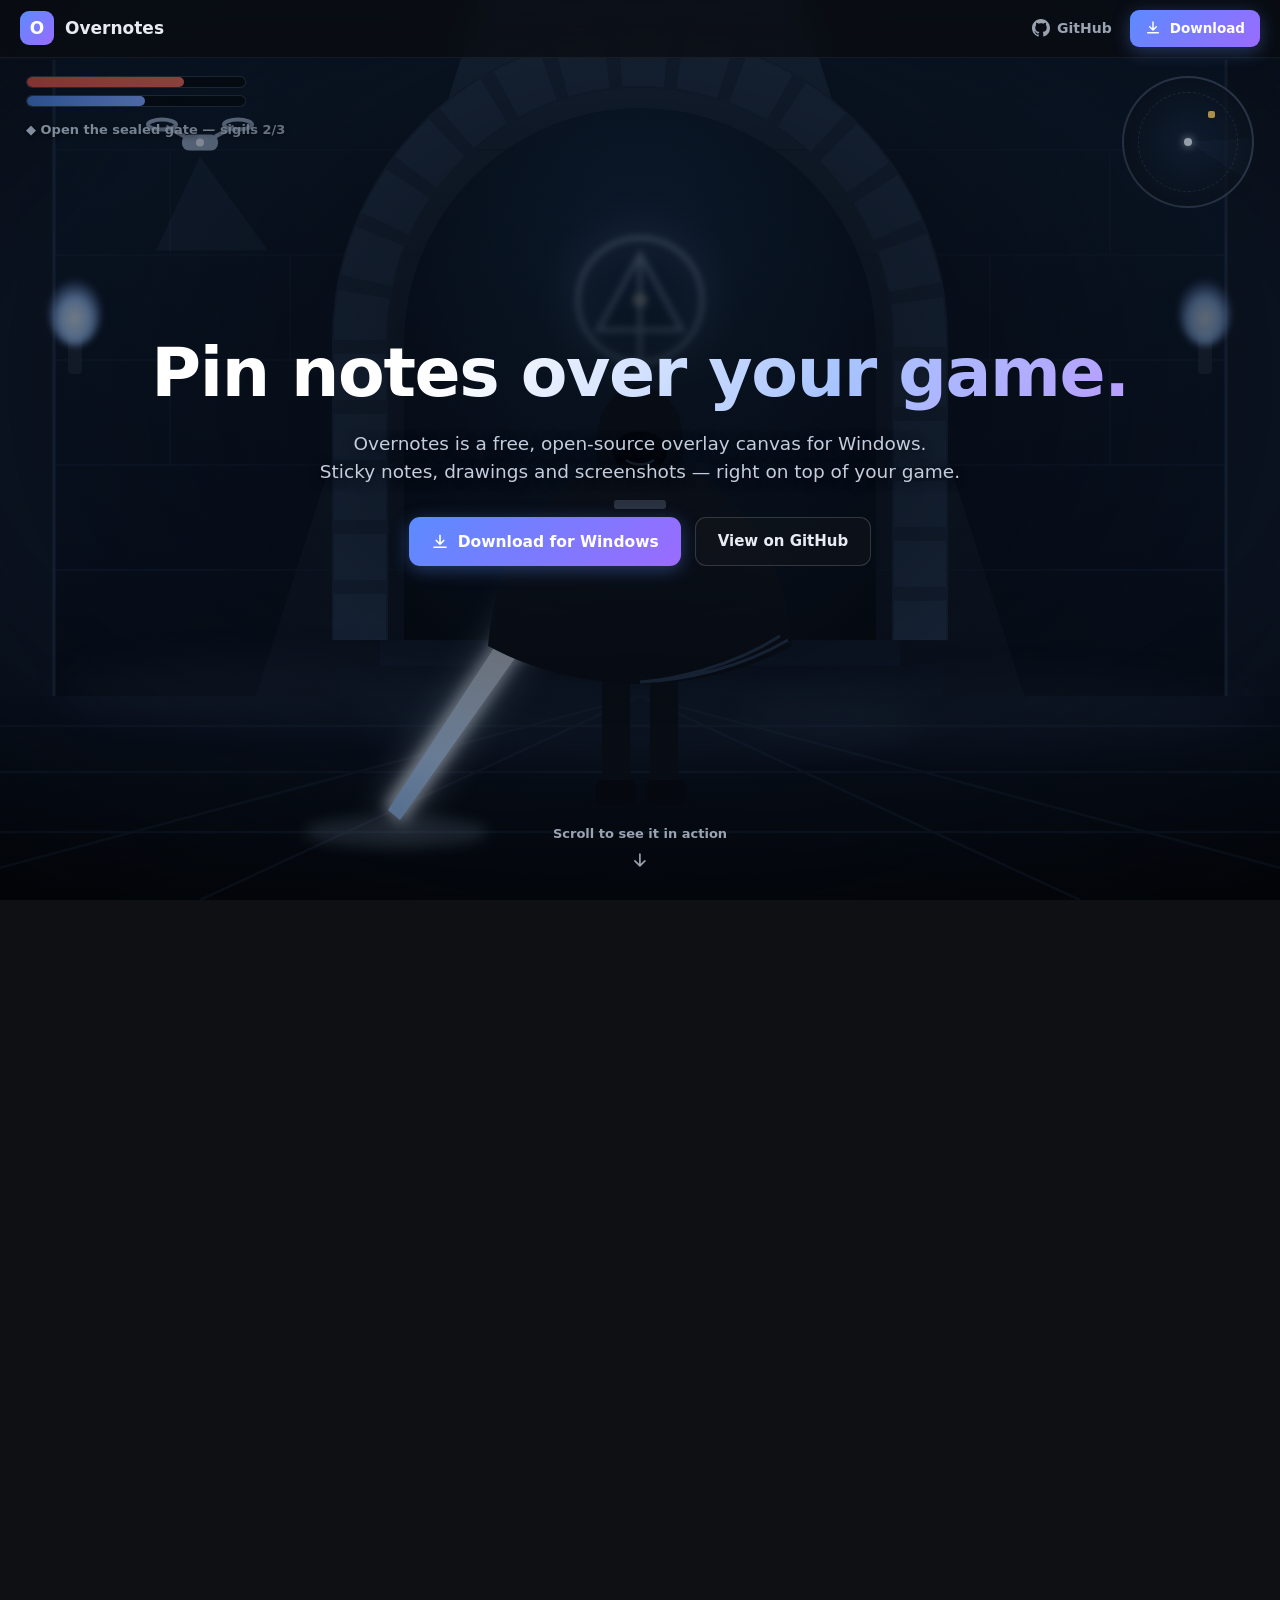
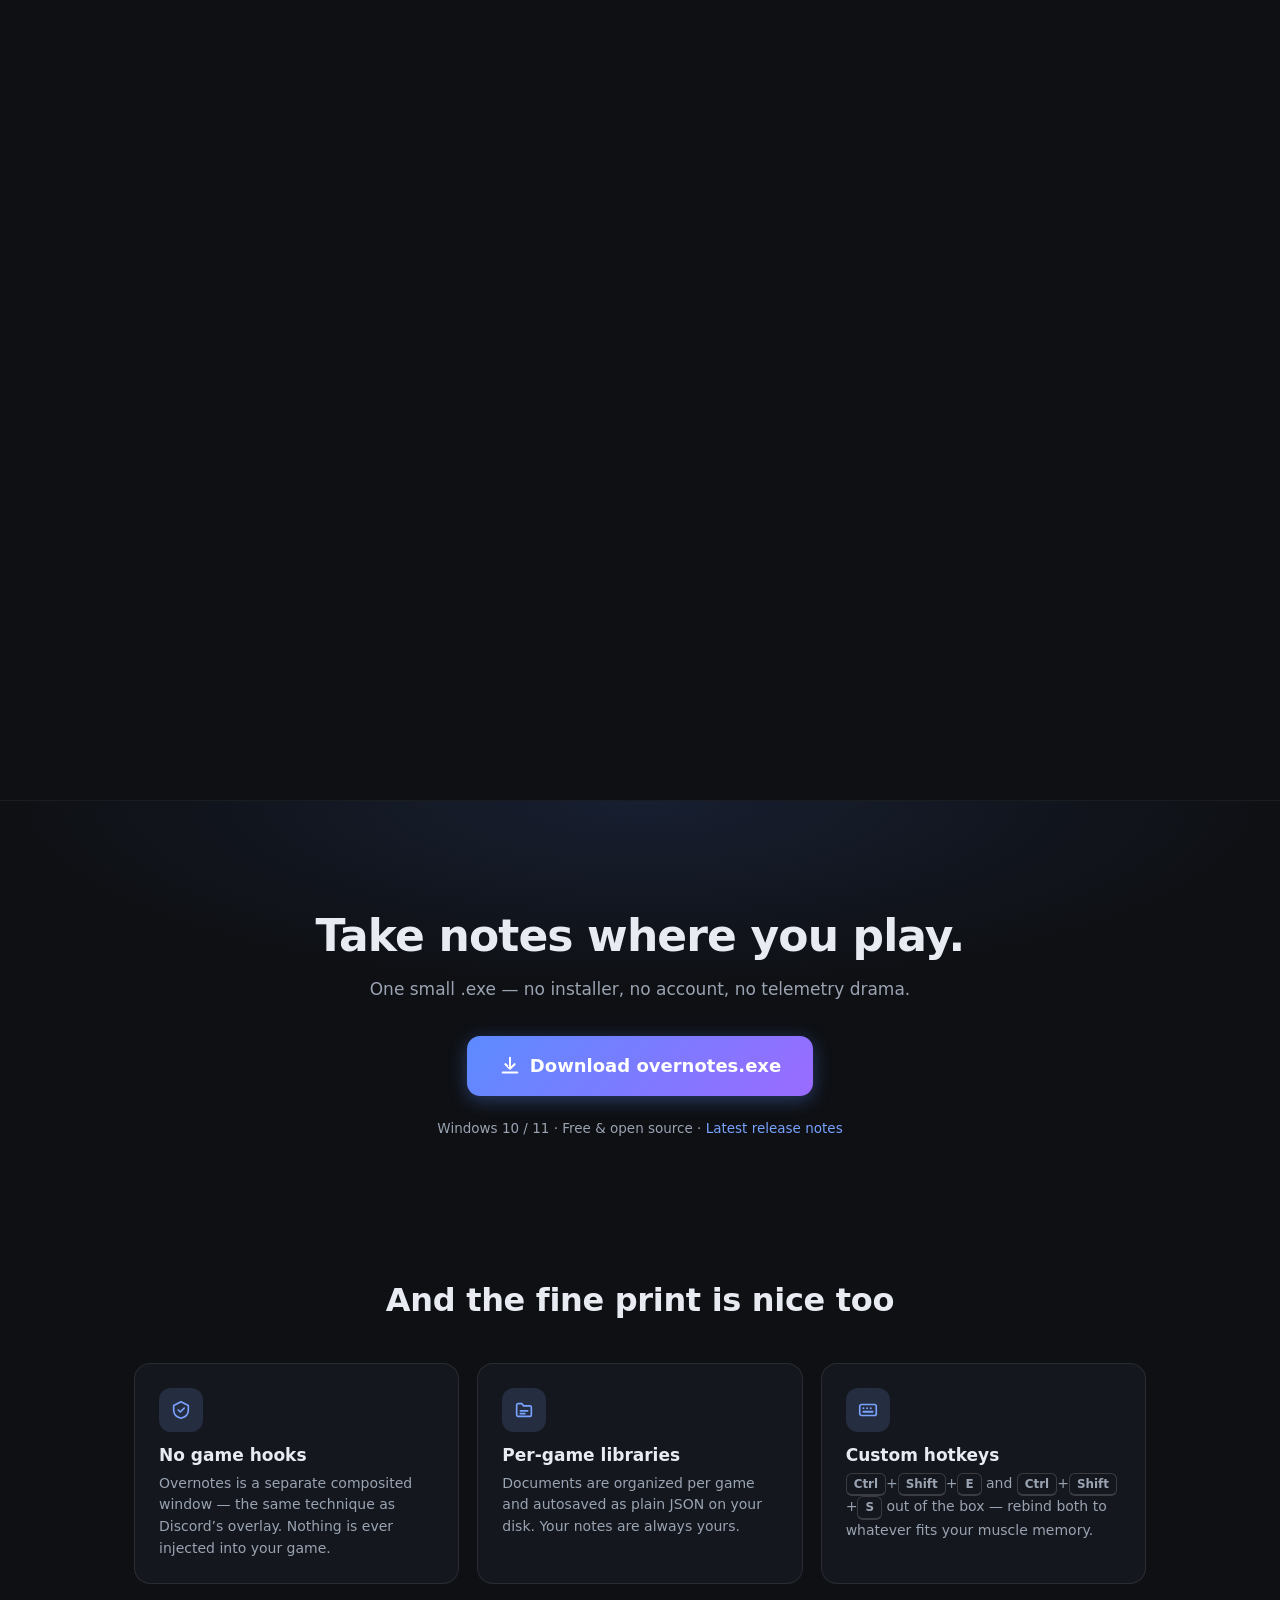
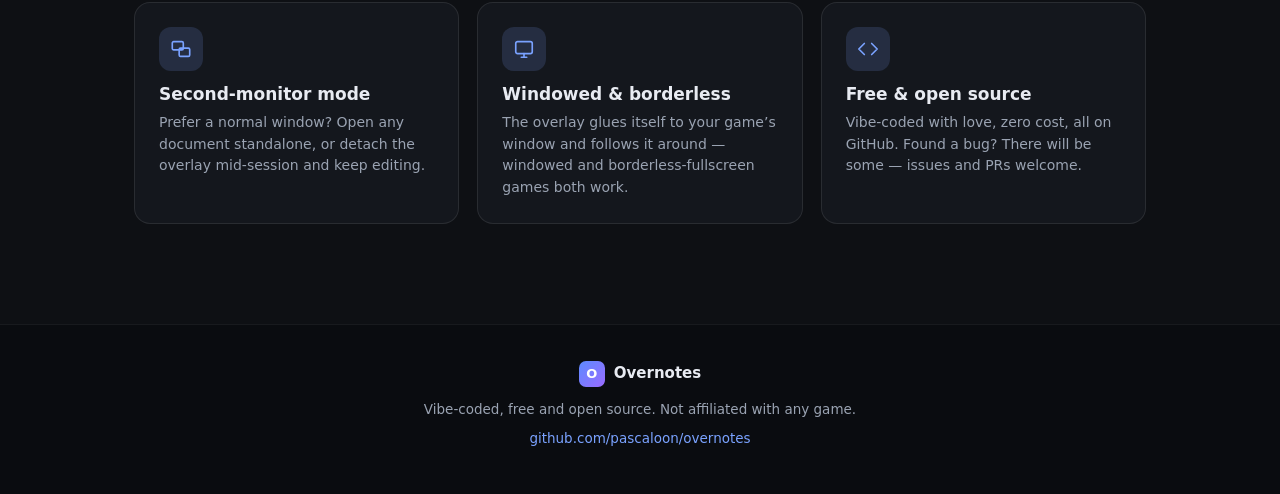
==== index.html @ 124be56c "cleanup 2" ====
<!doctype html>
<html lang="en">
<head>
<meta charset="utf-8">
<meta name="viewport" content="width=device-width, initial-scale=1">
<title>Overnotes — Pin notes over your game</title>
<meta name="description" content="Overnotes is a free, open-source overlay for Windows that lets you pin sticky notes, drawings and screenshots right on top of your game. Solve mysteries, keep reminders, never alt-tab again.">
<link rel="icon" href="data:image/svg+xml,%3Csvg xmlns='http://www.w3.org/2000/svg' viewBox='0 0 64 64'%3E%3Cdefs%3E%3ClinearGradient id='g' x1='0' y1='0' x2='1' y2='1'%3E%3Cstop offset='0' stop-color='%235c8bff'/%3E%3Cstop offset='1' stop-color='%239a6bff'/%3E%3C/linearGradient%3E%3C/defs%3E%3Crect width='64' height='64' rx='14' fill='url(%23g)'/%3E%3Ctext x='32' y='44' font-family='Segoe UI,system-ui,sans-serif' font-size='34' font-weight='800' fill='white' text-anchor='middle'%3EO%3C/text%3E%3C/svg%3E">
<link rel="stylesheet" href="style.css">
</head>
<body>

<header class="site-header">
  <a class="brand" href="#top">
    <span class="logo">O</span>
    <span class="brand-name">Overnotes</span>
  </a>
  <nav class="site-nav">
    <a class="nav-link" href="https://github.com/pascaloon/overnotes" target="_blank" rel="noopener">
      <svg viewBox="0 0 16 16" width="18" height="18" fill="currentColor" aria-hidden="true"><path d="M8 0C3.58 0 0 3.58 0 8c0 3.54 2.29 6.53 5.47 7.59.4.07.55-.17.55-.38 0-.19-.01-.82-.01-1.49-2.01.37-2.53-.49-2.69-.94-.09-.23-.48-.94-.82-1.13-.28-.15-.68-.52-.01-.53.63-.01 1.08.58 1.23.82.72 1.21 1.87.87 2.33.66.07-.52.28-.87.51-1.07-1.78-.2-3.64-.89-3.64-3.95 0-.87.31-1.59.82-2.15-.08-.2-.36-1.02.08-2.12 0 0 .67-.21 2.2.82.64-.18 1.32-.27 2-.27s1.36.09 2 .27c1.53-1.04 2.2-.82 2.2-.82.44 1.1.16 1.92.08 2.12.51.56.82 1.27.82 2.15 0 3.07-1.87 3.75-3.65 3.95.29.25.54.73.54 1.48 0 1.07-.01 1.93-.01 2.2 0 .21.15.46.55.38A8.01 8.01 0 0 0 16 8c0-4.42-3.58-8-8-8z"/></svg>
      <span>GitHub</span>
    </a>
    <a class="btn-download small" href="https://github.com/pascaloon/overnotes/releases/latest/download/overnotes.exe">
      <svg viewBox="0 0 24 24" width="16" height="16" fill="none" stroke="currentColor" stroke-width="2.2" stroke-linecap="round" stroke-linejoin="round" aria-hidden="true"><path d="M12 3v12m0 0 5-5m-5 5-5-5"/><path d="M4 19h16"/></svg>
      <span>Download</span>
    </a>
  </nav>
</header>

<main id="top">

<!-- ====================== scrollytelling demo ====================== -->
<section class="scrolly" id="demo">
  <div class="stage" id="stage" data-tool="select">

    <div class="scene-wrap" id="sceneWrap">

      <!-- ================= the fake game ================= -->
      <svg class="game-svg" viewBox="0 0 1600 900" preserveAspectRatio="xMidYMid slice" aria-label="A stylized game scene: a hooded figure with a glowing sword stands before a sealed rune gate">
        <defs>
          <linearGradient id="bgSky" x1="0" y1="0" x2="0" y2="1">
            <stop offset="0" stop-color="#0d1c30"/>
            <stop offset="0.6" stop-color="#081221"/>
            <stop offset="1" stop-color="#050910"/>
          </linearGradient>
          <radialGradient id="portalGrad" cx="0.5" cy="0.35" r="0.85">
            <stop offset="0" stop-color="#1d3f68"/>
            <stop offset="0.55" stop-color="#0b1a2e"/>
            <stop offset="1" stop-color="#05090f"/>
          </radialGradient>
          <linearGradient id="floorGrad" x1="0" y1="0" x2="0" y2="1">
            <stop offset="0" stop-color="#0b1424"/>
            <stop offset="1" stop-color="#04070c"/>
          </linearGradient>
          <linearGradient id="cloakGrad" x1="0" y1="0" x2="0" y2="1">
            <stop offset="0" stop-color="#182130"/>
            <stop offset="1" stop-color="#0a0e16"/>
          </linearGradient>
          <linearGradient id="bladeGrad" x1="712" y1="600" x2="548" y2="812" gradientUnits="userSpaceOnUse">
            <stop offset="0" stop-color="#ffffff"/>
            <stop offset="1" stop-color="#9cc8ff"/>
          </linearGradient>
          <radialGradient id="vigGrad" cx="0.5" cy="0.45" r="0.75">
            <stop offset="0.55" stop-color="rgba(0,0,0,0)"/>
            <stop offset="1" stop-color="rgba(0,0,0,0.6)"/>
          </radialGradient>
          <linearGradient id="shaftGrad" x1="0" y1="0" x2="0" y2="1">
            <stop offset="0" stop-color="rgba(156,200,255,0.14)"/>
            <stop offset="1" stop-color="rgba(156,200,255,0)"/>
          </linearGradient>
          <radialGradient id="flameGrad" cx="0.5" cy="0.6" r="0.6">
            <stop offset="0" stop-color="#e8f4ff"/>
            <stop offset="0.5" stop-color="#9cc8ff"/>
            <stop offset="1" stop-color="rgba(122,162,255,0)"/>
          </radialGradient>
          <filter id="fGlow" x="-60%" y="-60%" width="220%" height="220%">
            <feGaussianBlur stdDeviation="7"/>
          </filter>
          <filter id="fGlowBig" x="-120%" y="-120%" width="340%" height="340%">
            <feGaussianBlur stdDeviation="18"/>
          </filter>
          <filter id="fSoft" x="-40%" y="-40%" width="180%" height="180%">
            <feGaussianBlur stdDeviation="3"/>
          </filter>
        </defs>

        <g id="scene">
          <!-- background -->
          <rect width="1600" height="900" fill="url(#bgSky)"/>
          <polygon points="640,0 960,0 1250,900 350,900" fill="url(#shaftGrad)"/>

          <!-- back wall hints -->
          <g stroke="#152238" stroke-width="2" opacity="0.55">
            <line x1="0" y1="150" x2="1600" y2="150"/>
            <line x1="0" y1="255" x2="1600" y2="255"/>
            <line x1="0" y1="360" x2="1600" y2="360"/>
            <line x1="0" y1="465" x2="1600" y2="465"/>
            <line x1="0" y1="570" x2="1600" y2="570"/>
            <line x1="90" y1="150" x2="90" y2="255"/><line x1="330" y1="150" x2="330" y2="255"/><line x1="1270" y1="150" x2="1270" y2="255"/><line x1="1510" y1="150" x2="1510" y2="255"/>
            <line x1="210" y1="255" x2="210" y2="360"/><line x1="450" y1="255" x2="450" y2="360"/><line x1="1150" y1="255" x2="1150" y2="360"/><line x1="1390" y1="255" x2="1390" y2="360"/>
            <line x1="90" y1="360" x2="90" y2="465"/><line x1="330" y1="360" x2="330" y2="465"/><line x1="1270" y1="360" x2="1270" y2="465"/><line x1="1510" y1="360" x2="1510" y2="465"/>
            <line x1="210" y1="465" x2="210" y2="570"/><line x1="1390" y1="465" x2="1390" y2="570"/>
          </g>

          <!-- hanging cages, side pillars -->
          <g opacity="0.85">
            <line x1="150" y1="0" x2="150" y2="90" stroke="#0c1420" stroke-width="4"/>
            <ellipse cx="150" cy="118" rx="26" ry="34" fill="#060b12"/>
            <line x1="1452" y1="0" x2="1452" y2="70" stroke="#0c1420" stroke-width="4"/>
            <ellipse cx="1452" cy="100" rx="24" ry="32" fill="#060b12"/>
          </g>
          <g>
            <rect x="118" y="60" width="96" height="650" fill="#0d1726"/>
            <line x1="214" y1="60" x2="214" y2="710" stroke="#22344e" stroke-width="3" opacity="0.7"/>
            <rect x="1386" y="60" width="96" height="650" fill="#0d1726"/>
            <line x1="1386" y1="60" x2="1386" y2="710" stroke="#22344e" stroke-width="3" opacity="0.7"/>
          </g>

          <!-- torches (cold blue flames) -->
          <g>
            <rect x="228" y="330" width="14" height="44" rx="4" fill="#1a2536"/>
            <ellipse cx="235" cy="312" rx="26" ry="34" fill="url(#flameGrad)" filter="url(#fSoft)">
              <animate attributeName="opacity" values="0.65;1;0.75;0.95;0.65" dur="1.9s" repeatCount="indefinite"/>
            </ellipse>
            <rect x="1358" y="330" width="14" height="44" rx="4" fill="#1a2536"/>
            <ellipse cx="1365" cy="312" rx="26" ry="34" fill="url(#flameGrad)" filter="url(#fSoft)">
              <animate attributeName="opacity" values="0.9;0.6;1;0.7;0.9" dur="2.3s" repeatCount="indefinite"/>
            </ellipse>
          </g>

          <!-- sealed gate -->
          <path d="M 564 640 L 564 344 A 236 236 0 0 1 1036 344 L 1036 640 Z" fill="url(#portalGrad)"/>
          <path d="M 520 640 L 520 340 A 280 280 0 0 1 1080 340 L 1080 640" fill="none" stroke="#1c2c44" stroke-width="56"/>
          <path d="M 520 640 L 520 340 A 280 280 0 0 1 1080 340 L 1080 640" fill="none" stroke="#2b405e" stroke-width="52" stroke-dasharray="46 14" opacity="0.55"/>

          <!-- rune on the gate -->
          <g id="rune">
            <g filter="url(#fGlowBig)" opacity="0.7">
              <circle cx="800" cy="300" r="64" fill="none" stroke="#8fc4ff" stroke-width="10"/>
            </g>
            <g stroke="#a7d2ff" stroke-width="4.5" fill="none" filter="url(#fSoft)">
              <circle cx="800" cy="300" r="62"/>
              <polygon points="800,254 758,330 842,330"/>
              <line x1="800" y1="254" x2="800" y2="376"/>
              <circle cx="800" cy="300" r="7" fill="#e8f4ff" stroke="none"/>
            </g>
            <animate attributeName="opacity" values="0.55;1;0.7;1;0.55" dur="3.6s" repeatCount="indefinite"/>
          </g>

          <!-- steps + floor -->
          <rect x="540" y="640" width="520" height="26" rx="4" fill="#101c2f"/>
          <rect x="498" y="666" width="604" height="30" rx="4" fill="#0c1626"/>
          <rect x="0" y="696" width="1600" height="204" fill="url(#floorGrad)"/>
          <g stroke="#131f30" stroke-width="2.5" opacity="0.8">
            <line x1="0" y1="726" x2="1600" y2="726"/>
            <line x1="0" y1="772" x2="1600" y2="772"/>
            <line x1="0" y1="832" x2="1600" y2="832"/>
            <line x1="800" y1="696" x2="360" y2="900"/>
            <line x1="800" y1="696" x2="1240" y2="900"/>
            <line x1="800" y1="696" x2="40" y2="900"/>
            <line x1="800" y1="696" x2="1560" y2="900"/>
          </g>
          <ellipse cx="800" cy="720" rx="280" ry="42" fill="#7fb7ff" opacity="0.07" filter="url(#fGlowBig)"/>

          <!-- drifting mist -->
          <g filter="url(#fGlowBig)">
            <ellipse cx="420" cy="690" rx="220" ry="34" fill="#8fb6e8" opacity="0.06">
              <animateTransform attributeName="transform" type="translate" values="0 0; 45 6; 0 0" dur="16s" repeatCount="indefinite"/>
            </ellipse>
            <ellipse cx="1180" cy="712" rx="260" ry="38" fill="#8fb6e8" opacity="0.05">
              <animateTransform attributeName="transform" type="translate" values="0 0; -55 4; 0 0" dur="19s" repeatCount="indefinite"/>
            </ellipse>
          </g>

          <!-- the drone -->
          <g id="drone">
            <polygon points="360,168 316,262 428,262" fill="#9cc8ff" opacity="0.07"/>
            <g stroke="#93a7c4" stroke-width="4" fill="none">
              <line x1="345" y1="148" x2="326" y2="138"/>
              <line x1="375" y1="148" x2="394" y2="138"/>
              <ellipse cx="322" cy="136" rx="14" ry="5"/>
              <ellipse cx="398" cy="136" rx="14" ry="5"/>
            </g>
            <rect x="342" y="146" width="36" height="16" rx="7" fill="#8fa3bf"/>
            <circle cx="360" cy="154" r="4" fill="#e8f4ff">
              <animate attributeName="opacity" values="1;0.3;1" dur="1.4s" repeatCount="indefinite"/>
            </circle>
            <animateTransform attributeName="transform" type="translate" values="0 0; 0 -14; 0 0" dur="5s" repeatCount="indefinite"/>
          </g>

          <!-- hooded figure -->
          <g id="figure">
            <!-- sword glow layers -->
            <polygon points="690,588 714,608 562,824 544,806" fill="#cfe6ff" opacity="0.5" filter="url(#fGlowBig)"/>
            <polygon points="690,588 714,608 562,824 544,806" fill="#e6f2ff" opacity="0.85" filter="url(#fGlow)"/>
            <ellipse cx="556" cy="832" rx="92" ry="16" fill="#bfe0ff" opacity="0.22" filter="url(#fGlow)"/>
            <!-- legs -->
            <rect x="762" y="660" width="28" height="128" rx="8" fill="#0c1119"/>
            <rect x="810" y="660" width="28" height="128" rx="8" fill="#0c1119"/>
            <rect x="756" y="780" width="40" height="26" rx="7" fill="#080b10"/>
            <rect x="806" y="780" width="40" height="26" rx="7" fill="#080b10"/>
            <!-- arm + sword -->
            <path d="M 742 520 C 716 544 702 570 698 598 L 726 606 C 732 576 746 552 764 536 Z" fill="#111826"/>
            <rect x="688" y="586" width="30" height="18" rx="5" fill="#3a4657" transform="rotate(38 703 595)"/>
            <polygon points="692,590 712,606 560,820 548,810" fill="url(#bladeGrad)"/>
            <!-- poncho -->
            <path d="M 800 452 C 706 470 656 552 648 646 C 700 674 756 684 800 684 C 844 684 900 674 952 646 C 944 552 894 470 800 452 Z" fill="url(#cloakGrad)"/>
            <path d="M 948 640 C 900 668 846 680 800 682 C 830 680 890 668 940 636" stroke="#5e8cc9" stroke-width="3" opacity="0.4" fill="none"/>
            <!-- chest straps -->
            <rect x="774" y="500" width="52" height="9" rx="3" fill="#93a7c4" opacity="0.85"/>
            <rect x="768" y="518" width="64" height="5" rx="2" fill="#93a7c4" opacity="0.4"/>
            <rect x="780" y="532" width="40" height="4" rx="2" fill="#93a7c4" opacity="0.3"/>
            <!-- hood -->
            <path d="M 758 470 C 750 414 772 388 800 386 C 828 388 850 414 842 470 C 828 478 812 481 800 481 C 788 481 772 478 758 470 Z" fill="#131b29"/>
            <ellipse cx="800" cy="452" rx="27" ry="21" fill="#04060a"/>
            <path d="M 786 460 C 794 466 806 466 814 460" stroke="#7fb7ff" stroke-width="2.5" opacity="0.5" fill="none"/>
          </g>

          <!-- vignette -->
          <rect width="1600" height="900" fill="url(#vigGrad)"/>
        </g>
      </svg>

      <!-- fake game HUD -->
      <div class="hud">
        <div class="hud-tl">
          <div class="hud-bar hp"><i></i></div>
          <div class="hud-bar sp"><i></i></div>
          <div class="hud-quest">&#9670; Open the sealed gate — sigils 2/3</div>
        </div>
        <div class="hud-tr">
          <div class="minimap"><span class="mm-dot"></span><span class="mm-mark"></span></div>
        </div>
      </div>

      <!-- overlay edit-mode backdrop -->
      <div class="overlay-backdrop"></div>

      <!-- ============ overlay canvas objects (scene space) ============ -->
      <div class="canvas-objs">
        <!-- freehand pen stroke circling the rune -->
        <svg class="pen-svg" viewBox="0 0 1600 900" preserveAspectRatio="none" aria-hidden="true">
          <path id="penPath" d="M 668 322 C 648 246 716 194 802 190 C 898 186 962 244 950 320 C 938 398 856 436 778 424 C 706 412 672 374 682 338 C 688 320 700 312 716 310"
                fill="none" stroke="#ff6b6b" stroke-width="6" stroke-linecap="round"/>
        </svg>

        <!-- sticky note -->
        <div class="ov-note" id="ovNote">
          <span class="ov-note-text"><span id="typed"></span><span class="caret"></span></span>
        </div>

        <!-- screenshots -->
        <div class="ov-shot shot1" id="shot1">
          <svg viewBox="500 470 290 390" preserveAspectRatio="xMidYMid slice" aria-hidden="true"><use href="#scene"/></svg>
        </div>
        <div class="ov-shot shot2" id="shot2">
          <svg viewBox="280 70 190 160" preserveAspectRatio="xMidYMid slice" aria-hidden="true"><use href="#scene"/></svg>
        </div>

        <!-- subgraph folder -->
        <div class="ov-folder" id="ovFolder">
          <svg class="folder-svg" viewBox="0 0 96 72" aria-hidden="true">
            <path d="M6 14 Q6 8 12 8 L34 8 Q38 8 40 12 L44 18 L84 18 Q90 18 90 24 L90 60 Q90 66 84 66 L12 66 Q6 66 6 60 Z" fill="#d8a84d"/>
            <path d="M6 26 L90 26 L90 60 Q90 66 84 66 L12 66 Q6 66 6 60 Z" fill="#e6bb66"/>
          </svg>
          <span class="ov-folder-name">Clues</span>
        </div>
        <div class="move-label" id="moveLabel">Move to &ldquo;Clues&rdquo;</div>
      </div>

      <!-- screenshot capture UI -->
      <div class="crop-rect" id="cropRect"></div>
      <div class="shot-flash"></div>
    </div><!-- /scene-wrap -->

    <!-- ============ overlay chrome (edit mode) ============ -->
    <div class="chrome">
      <div class="hamburger" aria-hidden="true">
        <svg viewBox="0 0 24 24" width="18" height="18" fill="none" stroke="currentColor" stroke-width="2.2" stroke-linecap="round"><path d="M4 7h16M4 12h16M4 17h16"/></svg>
      </div>
      <div class="breadcrumbs"><span class="crumb current">Root</span></div>

      <div class="toolbar">
        <div class="tool-btn tool-select" id="toolSelect" title="Select">
          <svg viewBox="0 0 24 24" width="19" height="19" fill="currentColor"><path d="M6 3l12 9-5.2 1 3 6.2-2.4 1.1-3-6.2L6 18z"/></svg>
        </div>
        <div class="tool-btn tool-note" id="toolNote" title="Note">
          <svg viewBox="0 0 24 24" width="19" height="19" fill="none" stroke="currentColor" stroke-width="1.9" stroke-linejoin="round"><path d="M4 5.5A1.5 1.5 0 0 1 5.5 4h13A1.5 1.5 0 0 1 20 5.5v9L14.5 20h-9A1.5 1.5 0 0 1 4 18.5z"/><path d="M14.5 20v-4a1.5 1.5 0 0 1 1.5-1.5h4"/></svg>
        </div>
        <div class="tool-btn tool-sub" id="toolSub" title="Subgraph">
          <svg viewBox="0 0 24 24" width="19" height="19" fill="none" stroke="currentColor" stroke-width="1.9" stroke-linejoin="round"><path d="M3 7.5A1.5 1.5 0 0 1 4.5 6h4l2 2.5h9A1.5 1.5 0 0 1 21 10v7.5a1.5 1.5 0 0 1-1.5 1.5h-15A1.5 1.5 0 0 1 3 17.5z"/></svg>
        </div>
        <div class="tool-btn tool-draw" id="toolDraw" title="Draw">
          <svg viewBox="0 0 24 24" width="19" height="19" fill="none" stroke="currentColor" stroke-width="1.9" stroke-linecap="round" stroke-linejoin="round"><path d="M4 20c.5-2.5.8-3.7 1.8-4.7L16.6 4.5a2.1 2.1 0 0 1 3 3L8.7 18.2c-1 1-2.2 1.3-4.7 1.8z"/></svg>
        </div>
        <div class="tool-btn tool-img" id="toolImg" title="Paste image">
          <svg viewBox="0 0 24 24" width="19" height="19" fill="none" stroke="currentColor" stroke-width="1.9" stroke-linejoin="round"><rect x="4" y="4" width="16" height="16" rx="2"/><circle cx="9.2" cy="9.2" r="1.6"/><path d="M4 17l4.5-4.5 3 3L16 11l4 4"/></svg>
        </div>
      </div>

      <div class="draw-opts">
        <span class="opt-label">Stroke</span>
        <div class="swatch-row">
          <span class="swatch" style="background:#ffffff"></span>
          <span class="swatch" style="background:#7aa2ff"></span>
          <span class="swatch active" style="background:#ff6b6b"></span>
          <span class="swatch" style="background:#7fd48a"></span>
          <span class="swatch" style="background:#ffd166"></span>
          <span class="swatch" style="background:#c792ea"></span>
        </div>
        <span class="opt-label">Width</span>
        <div class="fake-slider"><i></i></div>
      </div>

      <div class="bottombar">
        <div class="bar-btn" id="btnShot">
          <svg viewBox="0 0 24 24" width="16" height="16" fill="none" stroke="currentColor" stroke-width="1.9" stroke-linejoin="round"><path d="M4 8.5A1.5 1.5 0 0 1 5.5 7h2l1.6-2h5.8L16.5 7h2A1.5 1.5 0 0 1 20 8.5v9a1.5 1.5 0 0 1-1.5 1.5h-13A1.5 1.5 0 0 1 4 17.5z"/><circle cx="12" cy="13" r="3.2"/></svg>
          <span>Screenshot</span>
        </div>
        <div class="divider"></div>
        <div class="bar-btn">
          <svg viewBox="0 0 24 24" width="16" height="16" fill="none" stroke="currentColor" stroke-width="1.9" stroke-linejoin="round"><rect x="3" y="5" width="13" height="10" rx="1.5"/><path d="M16 12h5v7h-8v-4"/></svg>
          <span>Detach</span>
        </div>
        <div class="divider"></div>
        <div class="bar-btn danger">
          <svg viewBox="0 0 24 24" width="15" height="15" fill="none" stroke="currentColor" stroke-width="2.1" stroke-linecap="round"><path d="M6 6l12 12M18 6L6 18"/></svg>
          <span>Close</span>
        </div>
      </div>
    </div><!-- /chrome -->

    <!-- shot hint -->
    <div class="shot-hint" id="shotHint">Drag to capture a region &middot; Esc to cancel</div>

    <!-- hotkey indicators -->
    <div class="hotkey hotkey-e" id="hotkeyE">
      <span class="keys"><kbd>Ctrl</kbd><i>+</i><kbd>Shift</kbd><i>+</i><kbd>E</kbd></span>
      <span class="hotkey-label">Toggle edit mode</span>
    </div>
    <div class="hotkey hotkey-s" id="hotkeyS">
      <span class="keys"><kbd>Ctrl</kbd><i>+</i><kbd>Shift</kbd><i>+</i><kbd>S</kbd></span>
      <span class="hotkey-label">Screenshot</span>
    </div>

    <!-- hero -->
    <div class="hero" id="hero">
      <h1>Pin notes over your game.</h1>
      <p>Overnotes is a free, open-source overlay canvas for Windows.<br>Sticky notes, drawings and screenshots — right on top of your game.</p>
      <div class="hero-actions">
        <a class="btn-download" href="https://github.com/pascaloon/overnotes/releases/latest/download/overnotes.exe">
          <svg viewBox="0 0 24 24" width="18" height="18" fill="none" stroke="currentColor" stroke-width="2.2" stroke-linecap="round" stroke-linejoin="round"><path d="M12 3v12m0 0 5-5m-5 5-5-5"/><path d="M4 19h16"/></svg>
          Download for Windows
        </a>
        <a class="btn-ghost" href="https://github.com/pascaloon/overnotes" target="_blank" rel="noopener">View on GitHub</a>
      </div>
      <div class="scroll-hint">
        <span>Scroll to see it in action</span>
        <svg viewBox="0 0 24 24" width="20" height="20" fill="none" stroke="currentColor" stroke-width="2" stroke-linecap="round" stroke-linejoin="round"><path d="M12 5v14m0 0 6-6m-6 6-6-6"/></svg>
      </div>
    </div>

    <!-- scene captions -->
    <div class="caption" id="cap1">
      <span class="cap-kicker">The overlay</span>
      <span class="cap-title">One hotkey away</span>
      <span class="cap-text">Press the hotkey and Overnotes fades in over your game. No alt-tabbing, no second screen required.</span>
    </div>
    <div class="caption" id="cap2">
      <span class="cap-kicker">Sticky notes</span>
      <span class="cap-title">Write it down before you forget</span>
      <span class="cap-text">Drop a note anywhere on the infinite canvas. Colors, font sizes, rotation — it&rsquo;s your board.</span>
    </div>
    <div class="caption" id="cap3">
      <span class="cap-kicker">Freehand drawing</span>
      <span class="cap-title">Circle the suspicious stuff</span>
      <span class="cap-text">Sketch right over the game with the pen tool. Six colors, any thickness.</span>
    </div>
    <div class="caption" id="cap4">
      <span class="cap-kicker">Region screenshots</span>
      <span class="cap-title">Clip evidence straight from the game</span>
      <span class="cap-text">Hit the screenshot hotkey, drag over a region, and the crop lands on your canvas as an image.</span>
    </div>
    <div class="caption" id="cap5">
      <span class="cap-kicker">Subgraphs</span>
      <span class="cap-title">Folders, but spatial</span>
      <span class="cap-text">Group notes and clues into nested canvases. Double-click to dive in, breadcrumbs to climb back out.</span>
    </div>
    <div class="caption" id="cap6">
      <span class="cap-kicker">Overview mode</span>
      <span class="cap-title">Back to playing</span>
      <span class="cap-text">Toggle back and your notes stay pinned — semi-transparent and click-through while you play.</span>
    </div>

    <!-- fake cursor + click ring -->
    <div class="click-ring" id="ring"></div>
    <div class="fake-cursor" id="cursor">
      <svg viewBox="0 0 20 20" width="22" height="22"><path d="M2 1l0 15.2 4.2-3.4 2.8 6.1 2.6-1.2-2.8-6 5.5-.6z" fill="#fff" stroke="#10131a" stroke-width="1.4" stroke-linejoin="round"/></svg>
    </div>

  </div><!-- /stage -->
</section>

<!-- ====================== download ====================== -->
<section class="download" id="download">
  <div class="wrap">
    <h2>Take notes where you play.</h2>
    <p class="dl-sub">One small .exe — no installer, no account, no telemetry drama.</p>
    <a class="btn-download big" href="https://github.com/pascaloon/overnotes/releases/latest/download/overnotes.exe">
      <svg viewBox="0 0 24 24" width="22" height="22" fill="none" stroke="currentColor" stroke-width="2.2" stroke-linecap="round" stroke-linejoin="round"><path d="M12 3v12m0 0 5-5m-5 5-5-5"/><path d="M4 19h16"/></svg>
      Download overnotes.exe
    </a>
    <p class="dl-fine">Windows 10 / 11 &middot; Free &amp; open source &middot; <a href="https://github.com/pascaloon/overnotes/releases/latest" target="_blank" rel="noopener">Latest release notes</a></p>
  </div>
</section>

<!-- ====================== feature recap ====================== -->
<section class="features">
  <div class="wrap">
    <h2>And the fine print is nice too</h2>
    <div class="feat-grid">
      <div class="feat-card">
        <div class="feat-icon"><svg viewBox="0 0 24 24" width="22" height="22" fill="none" stroke="currentColor" stroke-width="1.8" stroke-linejoin="round"><path d="M12 3l8 4v5c0 4.5-3.2 7.8-8 9-4.8-1.2-8-4.5-8-9V7z"/><path d="M9 12l2.2 2.2L15.5 10" stroke-linecap="round"/></svg></div>
        <h3>No game hooks</h3>
        <p>Overnotes is a separate composited window — the same technique as Discord&rsquo;s overlay. Nothing is ever injected into your game.</p>
      </div>
      <div class="feat-card">
        <div class="feat-icon"><svg viewBox="0 0 24 24" width="22" height="22" fill="none" stroke="currentColor" stroke-width="1.8" stroke-linejoin="round"><path d="M4 6.5A1.5 1.5 0 0 1 5.5 5h4l2 2.5h7A1.5 1.5 0 0 1 20 9v8.5a1.5 1.5 0 0 1-1.5 1.5h-13A1.5 1.5 0 0 1 4 17.5z"/><path d="M8 13h8M8 16h5" stroke-linecap="round"/></svg></div>
        <h3>Per-game libraries</h3>
        <p>Documents are organized per game and autosaved as plain JSON on your disk. Your notes are always yours.</p>
      </div>
      <div class="feat-card">
        <div class="feat-icon"><svg viewBox="0 0 24 24" width="22" height="22" fill="none" stroke="currentColor" stroke-width="1.8" stroke-linejoin="round"><rect x="3" y="6" width="18" height="12" rx="2"/><path d="M7 10h.01M11 10h.01M15 10h.01M7 14h10" stroke-linecap="round" stroke-width="2.2"/></svg></div>
        <h3>Custom hotkeys</h3>
        <p><kbd>Ctrl</kbd>+<kbd>Shift</kbd>+<kbd>E</kbd> and <kbd>Ctrl</kbd>+<kbd>Shift</kbd>+<kbd>S</kbd> out of the box — rebind both to whatever fits your muscle memory.</p>
      </div>
      <div class="feat-card">
        <div class="feat-icon"><svg viewBox="0 0 24 24" width="22" height="22" fill="none" stroke="currentColor" stroke-width="1.8" stroke-linejoin="round"><rect x="2.5" y="4" width="12" height="9" rx="1.5"/><rect x="10" y="11" width="11.5" height="9" rx="1.5"/></svg></div>
        <h3>Second-monitor mode</h3>
        <p>Prefer a normal window? Open any document standalone, or detach the overlay mid-session and keep editing.</p>
      </div>
      <div class="feat-card">
        <div class="feat-icon"><svg viewBox="0 0 24 24" width="22" height="22" fill="none" stroke="currentColor" stroke-width="1.8" stroke-linejoin="round"><rect x="3" y="4" width="18" height="13" rx="2"/><path d="M9 21h6M12 17v4" stroke-linecap="round"/></svg></div>
        <h3>Windowed &amp; borderless</h3>
        <p>The overlay glues itself to your game&rsquo;s window and follows it around — windowed and borderless-fullscreen games both work.</p>
      </div>
      <div class="feat-card">
        <div class="feat-icon"><svg viewBox="0 0 24 24" width="22" height="22" fill="none" stroke="currentColor" stroke-width="1.8" stroke-linecap="round" stroke-linejoin="round"><path d="M16 18l6-6-6-6M8 6l-6 6 6 6"/></svg></div>
        <h3>Free &amp; open source</h3>
        <p>Vibe-coded with love, zero cost, all on GitHub. Found a bug? There will be some — issues and PRs welcome.</p>
      </div>
    </div>
  </div>
</section>

</main>

<footer class="site-footer">
  <div class="wrap">
    <div class="foot-brand"><span class="logo small">O</span> Overnotes</div>
    <p>Vibe-coded, free and open source. Not affiliated with any game.</p>
    <a href="https://github.com/pascaloon/overnotes" target="_blank" rel="noopener">github.com/pascaloon/overnotes</a>
  </div>
</footer>

<script src="script.js"></script>
</body>
</html>
---- style.css ----
/* ============================================================
   Overnotes website — dark blue / dark grey, accent #7aa2ff
   ============================================================ */

:root {
  --bg: #0e1014;
  --bg-deep: #0a0c10;
  --bg-raise: #14171d;
  --panel: rgba(21, 24, 31, 0.94);
  --border: rgba(255, 255, 255, 0.09);
  --border-strong: rgba(255, 255, 255, 0.16);
  --text: #e8ebf2;
  --text-dim: #9aa3b2;
  --accent: #7aa2ff;
  --accent-strong: #5c8bff;
  --accent-soft: rgba(122, 162, 255, 0.16);
  --danger: #ff6b6b;
  --note-yellow: #e8c95c;
  --shadow: 0 8px 28px rgba(0, 0, 0, 0.45);
  --grad: linear-gradient(135deg, #5c8bff, #9a6bff);
}

* { box-sizing: border-box; }

html { scroll-behavior: smooth; }

body {
  margin: 0;
  background: var(--bg);
  color: var(--text);
  font-family: "Segoe UI Variable Text", "Segoe UI", system-ui, sans-serif;
  font-size: 16px;
  line-height: 1.55;
  -webkit-font-smoothing: antialiased;
}

a { color: var(--accent); text-decoration: none; }
a:hover { text-decoration: underline; }

h1, h2, h3 { line-height: 1.15; margin: 0; }

kbd {
  display: inline-block;
  padding: 1px 7px;
  border: 1px solid var(--border-strong);
  border-bottom-width: 2px;
  border-radius: 6px;
  background: var(--bg-raise);
  font-family: inherit;
  font-size: 0.85em;
  font-weight: 700;
}

.wrap {
  max-width: 1060px;
  margin: 0 auto;
  padding: 0 24px;
}

.logo {
  width: 34px;
  height: 34px;
  border-radius: 9px;
  background: var(--grad);
  display: grid;
  place-items: center;
  font-weight: 800;
  font-size: 17px;
  color: #fff;
}

.logo.small { width: 26px; height: 26px; font-size: 13px; border-radius: 7px; }

/* ---------------- header ---------------- */

.site-header {
  position: fixed;
  top: 0; left: 0; right: 0;
  z-index: 200;
  display: flex;
  align-items: center;
  justify-content: space-between;
  padding: 10px 20px;
  background: rgba(10, 12, 16, 0.72);
  backdrop-filter: blur(14px);
  -webkit-backdrop-filter: blur(14px);
  border-bottom: 1px solid rgba(255, 255, 255, 0.06);
}

.brand {
  display: flex;
  align-items: center;
  gap: 11px;
  color: var(--text);
  font-weight: 800;
  font-size: 17px;
}
.brand:hover { text-decoration: none; }

.site-nav { display: flex; align-items: center; gap: 18px; }

.nav-link {
  display: flex;
  align-items: center;
  gap: 7px;
  color: var(--text-dim);
  font-weight: 600;
  font-size: 14px;
}
.nav-link:hover { color: var(--text); text-decoration: none; }

/* ---------------- buttons ---------------- */

.btn-download {
  display: inline-flex;
  align-items: center;
  gap: 9px;
  background: var(--grad);
  color: #fff;
  font-weight: 700;
  font-size: 15.5px;
  padding: 12px 22px;
  border-radius: 11px;
  box-shadow: 0 4px 18px rgba(92, 139, 255, 0.35);
  transition: transform 0.15s ease, box-shadow 0.15s ease, filter 0.15s ease;
}
.btn-download:hover {
  text-decoration: none;
  transform: translateY(-1px);
  filter: brightness(1.08);
  box-shadow: 0 6px 26px rgba(92, 139, 255, 0.5);
}
.btn-download.small { padding: 8px 15px; font-size: 13.5px; border-radius: 9px; }
.btn-download.big { padding: 16px 32px; font-size: 18px; border-radius: 13px; }

.btn-ghost {
  display: inline-flex;
  align-items: center;
  padding: 12px 22px;
  border-radius: 11px;
  border: 1px solid var(--border-strong);
  color: var(--text);
  font-weight: 600;
  font-size: 15px;
  background: rgba(20, 23, 29, 0.5);
  transition: background 0.15s ease, border-color 0.15s ease;
}
.btn-ghost:hover { text-decoration: none; background: var(--bg-raise); border-color: rgba(255,255,255,0.28); }

/* ============================================================
   Scrollytelling stage
   ============================================================ */

.scrolly { height: 800vh; position: relative; }

.stage {
  position: sticky;
  top: 0;
  height: 100vh;
  height: 100svh;
  overflow: hidden;
  background: #050910;
}

.scene-wrap { position: absolute; inset: 0; transition: filter 0.3s ease; }
.stage.shot-mode .scene-wrap { filter: brightness(0.62) saturate(0.85); }

.game-svg { position: absolute; inset: 0; width: 100%; height: 100%; display: block; }

/* ---------------- fake game HUD ---------------- */

.hud { position: absolute; inset: 0; pointer-events: none; }

.hud-tl { position: absolute; top: 76px; left: 26px; display: flex; flex-direction: column; gap: 7px; }

.hud-bar {
  width: 220px; height: 12px;
  border-radius: 6px;
  background: rgba(6, 10, 16, 0.8);
  border: 1px solid rgba(160, 190, 235, 0.25);
  overflow: hidden;
}
.hud-bar i { display: block; height: 100%; border-radius: 5px; }
.hud-bar.hp i { width: 72%; background: linear-gradient(90deg, #b8443f, #e06459); }
.hud-bar.sp i { width: 54%; background: linear-gradient(90deg, #3c6ec2, #7aa2ff); }

.hud-quest {
  margin-top: 6px;
  color: #cfe0f5;
  font-size: 13px;
  font-weight: 600;
  text-shadow: 0 2px 6px rgba(0, 0, 0, 0.8);
  opacity: 0.9;
}

.hud-tr { position: absolute; top: 76px; right: 26px; }

.minimap {
  position: relative;
  width: 132px; height: 132px;
  border-radius: 50%;
  border: 2px solid rgba(160, 190, 235, 0.3);
  background:
    radial-gradient(circle at 50% 50%, rgba(30, 52, 84, 0.55), rgba(8, 14, 22, 0.85)),
    conic-gradient(from 0deg, transparent 0 24%, rgba(122,162,255,0.12) 24% 34%, transparent 34%);
}
.minimap::after {
  content: "";
  position: absolute; inset: 14px;
  border-radius: 50%;
  border: 1px dashed rgba(160, 190, 235, 0.18);
}
.mm-dot {
  position: absolute; left: 50%; top: 50%;
  width: 8px; height: 8px; margin: -4px 0 0 -4px;
  border-radius: 50%;
  background: #e8f4ff;
  box-shadow: 0 0 8px rgba(232, 244, 255, 0.9);
}
.mm-mark {
  position: absolute; left: 66%; top: 26%;
  width: 7px; height: 7px;
  border-radius: 2px;
  background: #ffd166;
  animation: mmPulse 2s infinite;
}
@keyframes mmPulse { 50% { opacity: 0.35; } }

/* ---------------- overlay backdrop ---------------- */

.overlay-backdrop {
  position: absolute; inset: 0;
  background: rgba(8, 10, 14, 0.34);
  background-image: radial-gradient(rgba(255, 255, 255, 0.05) 1px, transparent 1px);
  background-size: 26px 26px;
  opacity: 0;
  pointer-events: none;
}

/* ---------------- canvas objects ---------------- */

.canvas-objs { position: absolute; inset: 0; pointer-events: none; }

.pen-svg { position: absolute; inset: 0; width: 100%; height: 100%; overflow: hidden; }
#penPath { filter: drop-shadow(0 2px 6px rgba(0, 0, 0, 0.5)); }

.ov-note {
  position: absolute;
  width: 230px;
  min-height: 150px;
  padding: 13px 14px;
  border-radius: 6px;
  background: var(--note-yellow);
  box-shadow: 0 10px 26px rgba(0, 0, 0, 0.45);
  transform: rotate(-2deg);
  opacity: 0;
}
.ov-note-text {
  color: #23252b;
  font-size: 15.5px;
  font-weight: 600;
  line-height: 1.4;
  white-space: pre-wrap;
}
.caret {
  display: inline-block;
  width: 2px; height: 1.05em;
  margin-left: 1px;
  vertical-align: text-bottom;
  background: #23252b;
  animation: caretBlink 0.9s steps(1) infinite;
}
@keyframes caretBlink { 50% { opacity: 0; } }

.ov-shot {
  position: absolute;
  border-radius: 5px;
  overflow: hidden;
  box-shadow: 0 10px 28px rgba(0, 0, 0, 0.55), 0 0 0 2px rgba(122, 162, 255, 0.55);
  opacity: 0;
}
.ov-shot svg { display: block; width: 100%; height: 100%; }

.ov-folder {
  position: absolute;
  width: 118px;
  display: flex;
  flex-direction: column;
  align-items: center;
  gap: 3px;
  opacity: 0;
}
.folder-svg { width: 100%; filter: drop-shadow(0 8px 16px rgba(0, 0, 0, 0.5)); }
.ov-folder-name {
  color: var(--text);
  font-size: 13.5px;
  font-weight: 700;
  text-shadow: 0 2px 8px rgba(0, 0, 0, 0.85);
}
.ov-folder.glow .folder-svg {
  filter: drop-shadow(0 8px 16px rgba(0, 0, 0, 0.5)) drop-shadow(0 0 20px rgba(122, 162, 255, 0.8));
}

.move-label {
  position: absolute;
  padding: 6px 11px;
  border: 1px solid rgba(122, 162, 255, 0.45);
  border-radius: 8px;
  background: rgba(14, 16, 20, 0.92);
  font-size: 12.5px;
  font-weight: 700;
  white-space: nowrap;
  opacity: 0;
}

/* ---------------- screenshot capture ---------------- */

.crop-rect {
  position: absolute;
  border: 1.5px dashed var(--accent);
  background: rgba(122, 162, 255, 0.13);
  box-shadow: 0 0 0 9999px rgba(2, 4, 8, 0.35);
  opacity: 0;
}

.shot-flash {
  position: absolute; inset: 0;
  background: #dfeaff;
  opacity: 0;
  pointer-events: none;
}

.shot-hint {
  position: absolute;
  top: 74px;
  left: 50%;
  transform: translateX(-50%);
  background: var(--panel);
  border: 1px solid var(--border);
  border-radius: 10px;
  padding: 8px 16px;
  font-size: 13px;
  opacity: 0;
  pointer-events: none;
  z-index: 60;
}

/* ============================================================
   Overlay chrome (replica of the app UI)
   ============================================================ */

.chrome { position: absolute; inset: 0; pointer-events: none; opacity: 0; }

.hamburger {
  position: absolute;
  top: 74px; left: 14px;
  width: 42px; height: 42px;
  border-radius: 12px;
  background: var(--panel);
  border: 1px solid var(--border);
  color: var(--text);
  display: grid;
  place-items: center;
  box-shadow: var(--shadow);
}

.breadcrumbs {
  position: absolute;
  top: 74px; left: 66px;
  height: 42px;
  display: flex;
  align-items: center;
  background: var(--panel);
  border: 1px solid var(--border);
  border-radius: 12px;
  padding: 0 8px;
  box-shadow: var(--shadow);
}

.crumb {
  height: 28px;
  border-radius: 8px;
  padding: 0 10px;
  display: flex;
  align-items: center;
  color: var(--text);
  font-size: 13px;
  font-weight: 700;
  background: var(--accent-soft);
}

.toolbar {
  position: absolute;
  left: 14px;
  top: 50%;
  transform: translateY(-50%);
  display: flex;
  flex-direction: column;
  gap: 5px;
  background: var(--panel);
  border: 1px solid var(--border);
  border-radius: 14px;
  padding: 7px;
  box-shadow: var(--shadow);
}

.tool-btn {
  width: 42px; height: 42px;
  border-radius: 10px;
  display: grid;
  place-items: center;
  color: var(--text-dim);
  transition: background 0.15s ease, color 0.15s ease;
}
.tool-btn.active { background: var(--accent-soft); color: var(--accent); }

.draw-opts {
  position: absolute;
  left: 72px;
  top: 50%;
  transform: translateY(-50%);
  background: var(--panel);
  border: 1px solid var(--border);
  border-radius: 12px;
  padding: 12px;
  display: flex;
  flex-direction: column;
  gap: 10px;
  width: 158px;
  box-shadow: var(--shadow);
  opacity: 0;
}

.opt-label {
  font-size: 11px;
  color: var(--text-dim);
  font-weight: 700;
  text-transform: uppercase;
  letter-spacing: 0.06em;
}

.swatch-row { display: flex; gap: 7px; flex-wrap: wrap; }
.swatch {
  width: 19px; height: 19px;
  border-radius: 50%;
  border: 2px solid transparent;
}
.swatch.active { border-color: #fff; }

.fake-slider {
  height: 5px;
  border-radius: 3px;
  background: rgba(255, 255, 255, 0.14);
  position: relative;
}
.fake-slider i {
  position: absolute;
  left: 0; top: 0; bottom: 0;
  width: 35%;
  border-radius: 3px;
  background: var(--accent);
}
.fake-slider::after {
  content: "";
  position: absolute;
  left: 35%; top: 50%;
  width: 13px; height: 13px;
  border-radius: 50%;
  background: #fff;
  transform: translate(-50%, -50%);
}

.bottombar {
  position: absolute;
  bottom: 16px;
  left: 50%;
  transform: translateX(-50%);
  display: flex;
  align-items: center;
  gap: 6px;
  background: var(--panel);
  padding: 7px;
  border-radius: 14px;
  border: 1px solid var(--border);
  box-shadow: var(--shadow);
}

.bottombar .divider { width: 1px; height: 24px; background: var(--border); margin: 0 3px; }

.bar-btn {
  height: 40px;
  padding: 0 14px;
  border-radius: 10px;
  display: flex;
  align-items: center;
  gap: 8px;
  color: var(--text-dim);
  font-size: 13px;
  font-weight: 600;
  white-space: nowrap;
  transition: background 0.15s ease, color 0.15s ease;
}
.bar-btn.active { background: var(--accent-soft); color: var(--accent); }
.bar-btn.danger { color: var(--text-dim); }

/* ---------------- hotkey indicators ---------------- */

.hotkey {
  position: absolute;
  top: 22vh;
  left: 50%;
  transform: translateX(-50%);
  display: flex;
  flex-direction: column;
  align-items: center;
  gap: 10px;
  opacity: 0;
  z-index: 70;
}

.hotkey .keys { display: flex; align-items: center; gap: 8px; }
.hotkey .keys i { color: var(--text-dim); font-style: normal; font-weight: 700; }
.hotkey kbd {
  font-size: 21px;
  padding: 9px 16px;
  border-radius: 11px;
  background: var(--panel);
  border-color: var(--border-strong);
  box-shadow: var(--shadow);
  transition: transform 0.12s ease, background 0.12s ease, border-color 0.12s ease;
}
.hotkey.pressed kbd {
  transform: translateY(3px);
  background: var(--accent-soft);
  border-color: var(--accent);
  color: var(--accent);
}
.hotkey-label {
  font-size: 13.5px;
  font-weight: 700;
  color: var(--text-dim);
  text-shadow: 0 2px 8px rgba(0, 0, 0, 0.8);
}

/* ---------------- hero ---------------- */

.hero {
  position: absolute;
  inset: 0;
  display: flex;
  flex-direction: column;
  align-items: center;
  justify-content: center;
  text-align: center;
  padding: 24px;
  background: radial-gradient(ellipse at 50% 42%, rgba(5, 9, 16, 0.82) 0%, rgba(5, 9, 16, 0.45) 55%, rgba(5, 9, 16, 0.15) 100%);
  z-index: 80;
}

.hero h1 {
  font-size: clamp(38px, 6.5vw, 68px);
  font-weight: 800;
  letter-spacing: -0.02em;
  background: linear-gradient(120deg, #ffffff 30%, #a8c4ff 70%, #b79dff 100%);
  -webkit-background-clip: text;
  background-clip: text;
  -webkit-text-fill-color: transparent;
  text-shadow: none;
}

.hero p {
  margin: 18px 0 30px;
  font-size: clamp(15px, 2vw, 18.5px);
  color: #c3cddd;
  text-shadow: 0 2px 12px rgba(0, 0, 0, 0.7);
}

.hero-actions { display: flex; gap: 14px; flex-wrap: wrap; justify-content: center; }

.scroll-hint {
  position: absolute;
  bottom: 30px;
  left: 50%;
  transform: translateX(-50%);
  display: flex;
  flex-direction: column;
  align-items: center;
  gap: 6px;
  color: var(--text-dim);
  font-size: 13px;
  font-weight: 600;
  animation: hintBob 2.2s ease-in-out infinite;
}
@keyframes hintBob { 50% { transform: translate(-50%, 7px); } }

/* ---------------- captions ---------------- */

.caption {
  position: absolute;
  left: clamp(20px, 6vw, 90px);
  bottom: 13vh;
  width: min(430px, calc(100vw - 40px));
  display: flex;
  flex-direction: column;
  gap: 6px;
  padding: 20px 24px;
  border-radius: 16px;
  background: rgba(10, 13, 18, 0.82);
  border: 1px solid var(--border);
  backdrop-filter: blur(10px);
  -webkit-backdrop-filter: blur(10px);
  box-shadow: var(--shadow);
  opacity: 0;
  z-index: 75;
}

.cap-kicker {
  font-size: 12px;
  font-weight: 800;
  text-transform: uppercase;
  letter-spacing: 0.09em;
  color: var(--accent);
}
.cap-title { font-size: 21px; font-weight: 800; letter-spacing: -0.01em; }
.cap-text { font-size: 14.5px; color: var(--text-dim); }

/* ---------------- fake cursor ---------------- */

.fake-cursor {
  position: absolute;
  z-index: 90;
  opacity: 0;
  pointer-events: none;
  filter: drop-shadow(0 2px 4px rgba(0, 0, 0, 0.6));
}

.click-ring {
  position: absolute;
  width: 44px; height: 44px;
  margin: -22px 0 0 -22px;
  border-radius: 50%;
  border: 2.5px solid var(--accent);
  opacity: 0;
  pointer-events: none;
  z-index: 89;
}

/* ============================================================
   Download / features / footer
   ============================================================ */

.download {
  padding: 110px 0 90px;
  text-align: center;
  background:
    radial-gradient(ellipse 70% 60% at 50% 0%, rgba(92, 139, 255, 0.12), transparent 70%),
    var(--bg);
  border-top: 1px solid rgba(255, 255, 255, 0.05);
}

.download h2 { font-size: clamp(30px, 4.5vw, 44px); font-weight: 800; letter-spacing: -0.02em; }
.dl-sub { color: var(--text-dim); font-size: 17px; margin: 14px 0 34px; }
.dl-fine { color: var(--text-dim); font-size: 13.5px; margin-top: 22px; }

.features { padding: 40px 0 100px; background: var(--bg); }
.features h2 {
  text-align: center;
  font-size: clamp(24px, 3.5vw, 32px);
  font-weight: 800;
  letter-spacing: -0.01em;
  margin-bottom: 44px;
}

.feat-grid {
  display: grid;
  grid-template-columns: repeat(auto-fit, minmax(290px, 1fr));
  gap: 18px;
}

.feat-card {
  background: var(--bg-raise);
  border: 1px solid var(--border);
  border-radius: 16px;
  padding: 24px;
  transition: border-color 0.2s ease, transform 0.2s ease;
}
.feat-card:hover { border-color: rgba(122, 162, 255, 0.35); transform: translateY(-2px); }

.feat-icon {
  width: 44px; height: 44px;
  border-radius: 12px;
  display: grid;
  place-items: center;
  background: var(--accent-soft);
  color: var(--accent);
  margin-bottom: 14px;
}

.feat-card h3 { font-size: 17px; font-weight: 750; margin-bottom: 7px; }
.feat-card p { margin: 0; font-size: 14px; color: var(--text-dim); }

.site-footer {
  border-top: 1px solid rgba(255, 255, 255, 0.06);
  padding: 36px 0 44px;
  background: var(--bg-deep);
  text-align: center;
}
.foot-brand {
  display: flex;
  align-items: center;
  justify-content: center;
  gap: 9px;
  font-weight: 800;
  font-size: 15px;
}
.site-footer p { color: var(--text-dim); font-size: 13.5px; margin: 12px 0 6px; }
.site-footer a { font-size: 13.5px; }

/* ============================================================
   Small screens
   ============================================================ */

@media (max-width: 760px) {
  .nav-link span { display: none; }

  .hud-tl { top: 66px; left: 14px; }
  .hud-bar { width: 150px; }
  .hud-tr { top: 66px; right: 14px; }
  .minimap { width: 88px; height: 88px; }

  .hamburger, .breadcrumbs { top: 64px; }
  .toolbar { padding: 5px; border-radius: 12px; }
  .tool-btn { width: 36px; height: 36px; }
  .draw-opts { left: 58px; width: 140px; }
  .bar-btn { padding: 0 9px; font-size: 12px; height: 34px; }
  .bar-btn span { display: none; }

  .hotkey kbd { font-size: 15px; padding: 6px 11px; }

  .ov-note { width: 170px; min-height: 112px; padding: 10px; }
  .ov-note-text { font-size: 12.5px; }
  .ov-folder { width: 84px; }

  .caption { bottom: 11vh; padding: 15px 17px; }
  .cap-title { font-size: 17px; }
  .cap-text { font-size: 13px; }
}

/* ============================================================
   Reduced motion — static annotated hero
   ============================================================ */

body.reduced .scrolly { height: auto; }
body.reduced .stage { position: relative; }
body.reduced .scroll-hint,
body.reduced .fake-cursor,
body.reduced .click-ring,
body.reduced .hotkey,
body.reduced .caption,
body.reduced .crop-rect,
body.reduced .shot-hint { display: none; }
body.reduced .hero { opacity: 1 !important; }
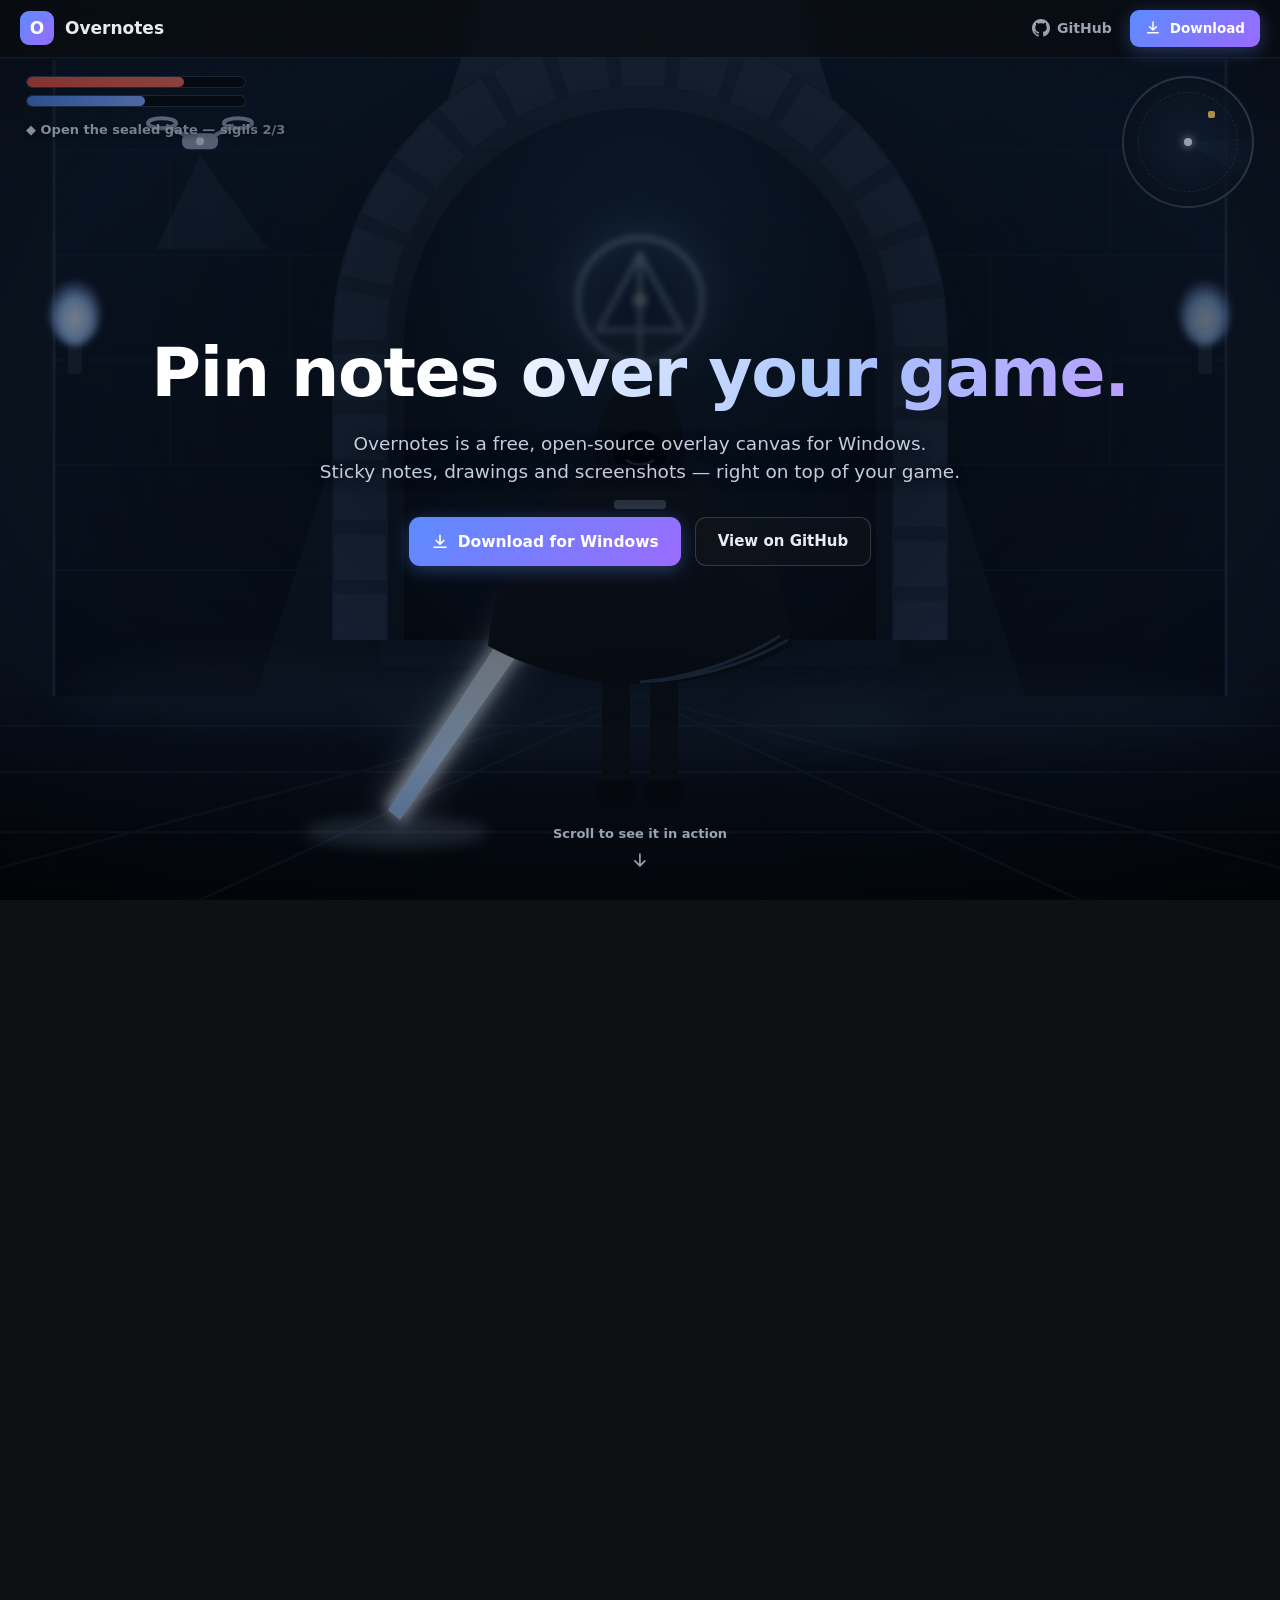
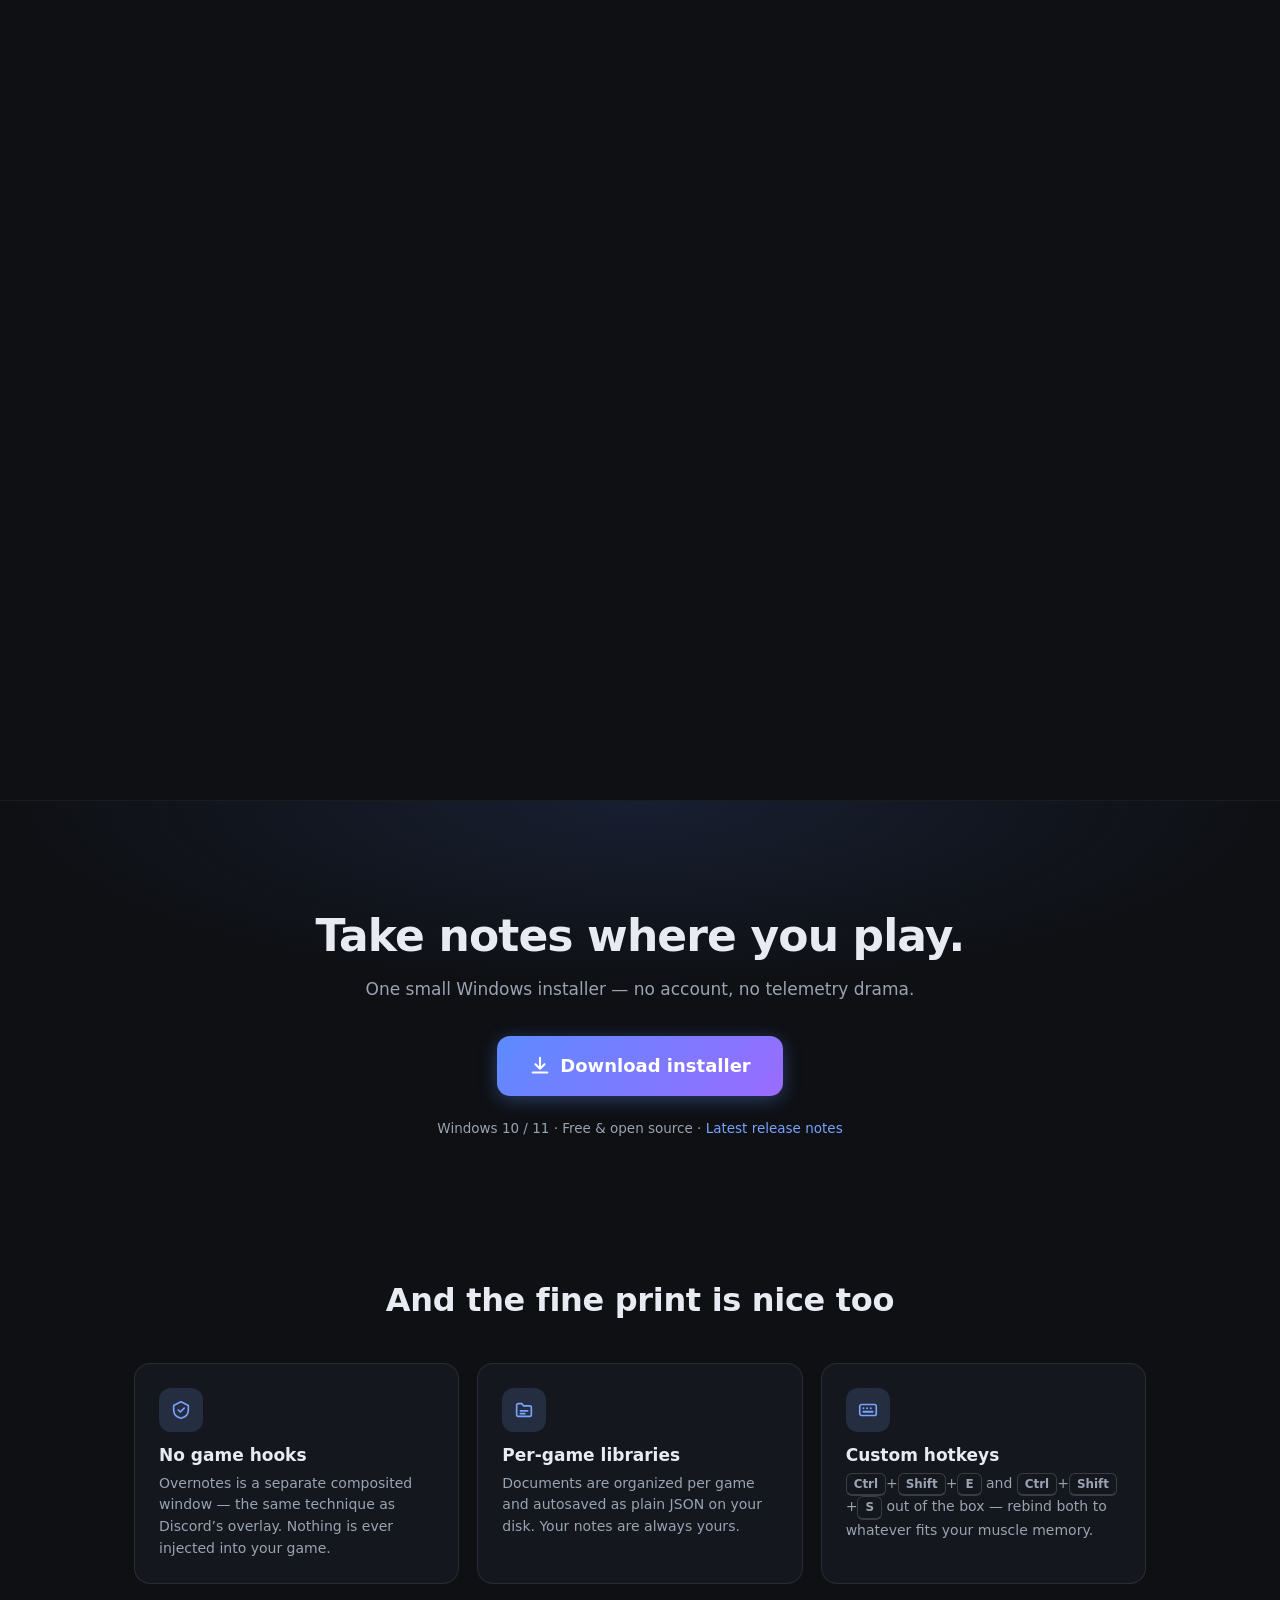
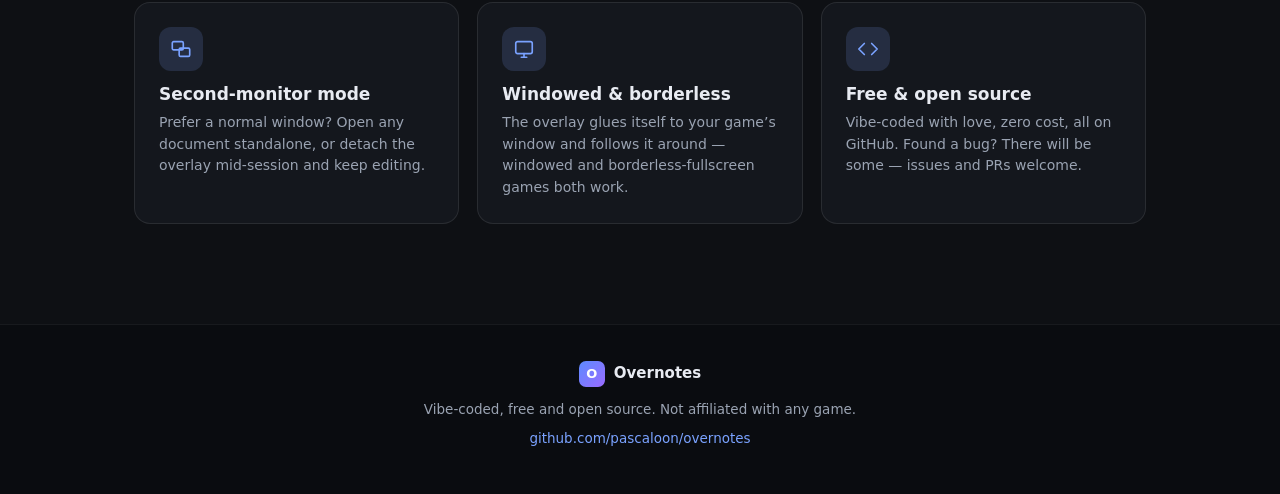
==== commit 681b4bd6: "fix: point website downloads to installer" ====
--- a/index.html
+++ b/index.html
@@ -20,7 +20,7 @@
       <svg viewBox="0 0 16 16" width="18" height="18" fill="currentColor" aria-hidden="true"><path d="M8 0C3.58 0 0 3.58 0 8c0 3.54 2.29 6.53 5.47 7.59.4.07.55-.17.55-.38 0-.19-.01-.82-.01-1.49-2.01.37-2.53-.49-2.69-.94-.09-.23-.48-.94-.82-1.13-.28-.15-.68-.52-.01-.53.63-.01 1.08.58 1.23.82.72 1.21 1.87.87 2.33.66.07-.52.28-.87.51-1.07-1.78-.2-3.64-.89-3.64-3.95 0-.87.31-1.59.82-2.15-.08-.2-.36-1.02.08-2.12 0 0 .67-.21 2.2.82.64-.18 1.32-.27 2-.27s1.36.09 2 .27c1.53-1.04 2.2-.82 2.2-.82.44 1.1.16 1.92.08 2.12.51.56.82 1.27.82 2.15 0 3.07-1.87 3.75-3.65 3.95.29.25.54.73.54 1.48 0 1.07-.01 1.93-.01 2.2 0 .21.15.46.55.38A8.01 8.01 0 0 0 16 8c0-4.42-3.58-8-8-8z"/></svg>
       <span>GitHub</span>
     </a>
-    <a class="btn-download small" href="https://github.com/pascaloon/overnotes/releases/latest/download/overnotes.exe">
+    <a class="btn-download small" href="https://github.com/pascaloon/overnotes/releases/latest/download/Overnotes_0.1.0_x64-setup.exe">
       <svg viewBox="0 0 24 24" width="16" height="16" fill="none" stroke="currentColor" stroke-width="2.2" stroke-linecap="round" stroke-linejoin="round" aria-hidden="true"><path d="M12 3v12m0 0 5-5m-5 5-5-5"/><path d="M4 19h16"/></svg>
       <span>Download</span>
     </a>
@@ -348,7 +348,7 @@
       <h1>Pin notes over your game.</h1>
       <p>Overnotes is a free, open-source overlay canvas for Windows.<br>Sticky notes, drawings and screenshots — right on top of your game.</p>
       <div class="hero-actions">
-        <a class="btn-download" href="https://github.com/pascaloon/overnotes/releases/latest/download/overnotes.exe">
+        <a class="btn-download" href="https://github.com/pascaloon/overnotes/releases/latest/download/Overnotes_0.1.0_x64-setup.exe">
           <svg viewBox="0 0 24 24" width="18" height="18" fill="none" stroke="currentColor" stroke-width="2.2" stroke-linecap="round" stroke-linejoin="round"><path d="M12 3v12m0 0 5-5m-5 5-5-5"/><path d="M4 19h16"/></svg>
           Download for Windows
         </a>
@@ -405,10 +405,10 @@
 <section class="download" id="download">
   <div class="wrap">
     <h2>Take notes where you play.</h2>
-    <p class="dl-sub">One small .exe — no installer, no account, no telemetry drama.</p>
-    <a class="btn-download big" href="https://github.com/pascaloon/overnotes/releases/latest/download/overnotes.exe">
+    <p class="dl-sub">One small Windows installer — no account, no telemetry drama.</p>
+    <a class="btn-download big" href="https://github.com/pascaloon/overnotes/releases/latest/download/Overnotes_0.1.0_x64-setup.exe">
       <svg viewBox="0 0 24 24" width="22" height="22" fill="none" stroke="currentColor" stroke-width="2.2" stroke-linecap="round" stroke-linejoin="round"><path d="M12 3v12m0 0 5-5m-5 5-5-5"/><path d="M4 19h16"/></svg>
-      Download overnotes.exe
+      Download installer
     </a>
     <p class="dl-fine">Windows 10 / 11 &middot; Free &amp; open source &middot; <a href="https://github.com/pascaloon/overnotes/releases/latest" target="_blank" rel="noopener">Latest release notes</a></p>
   </div>
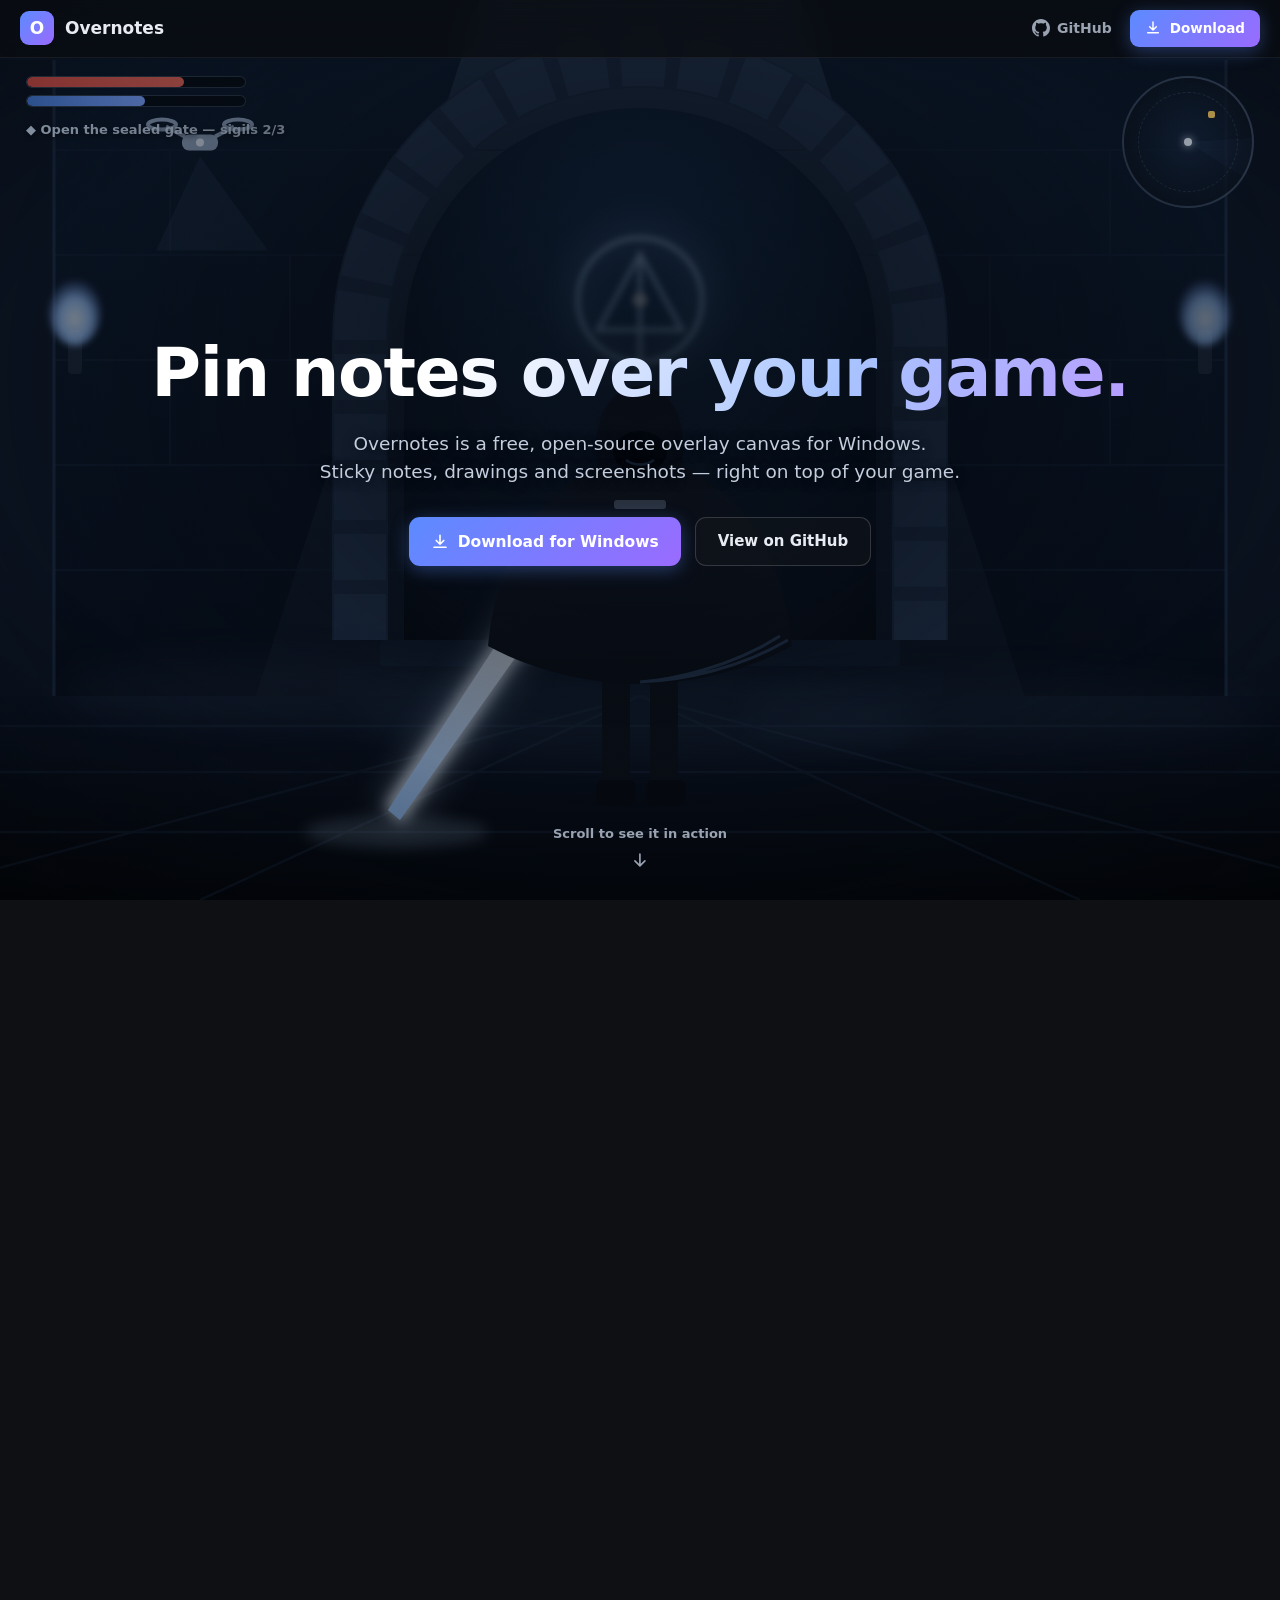
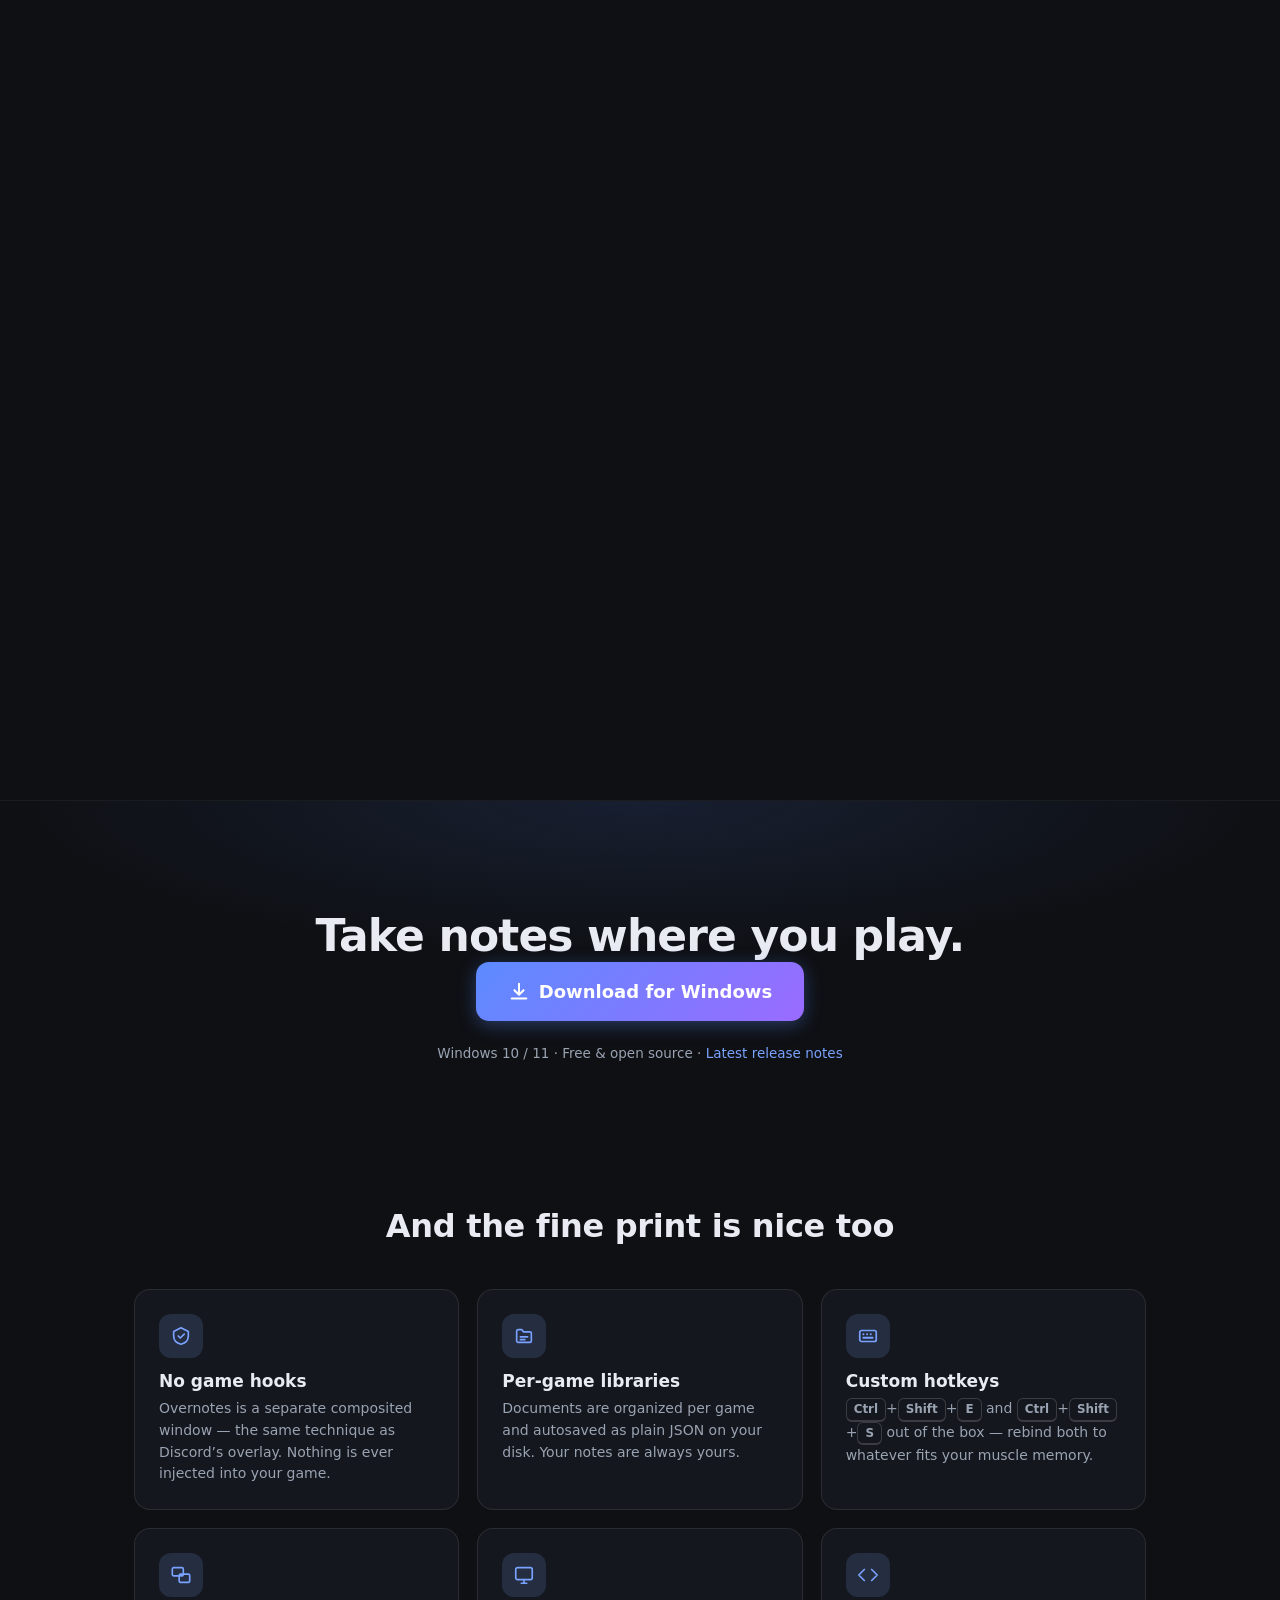
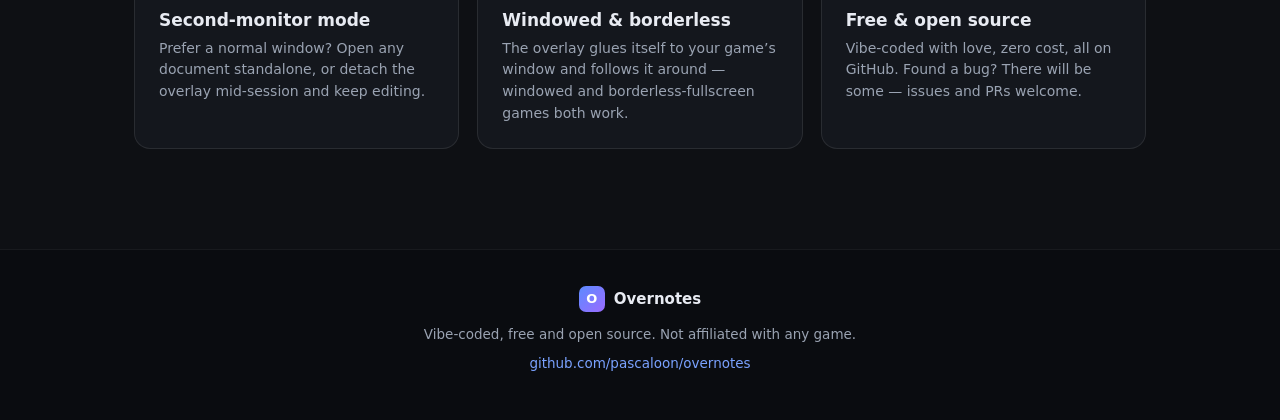
==== commit 13a68ce4: "fix: simplify website download copy" ====
--- a/index.html
+++ b/index.html
@@ -405,10 +405,9 @@
 <section class="download" id="download">
   <div class="wrap">
     <h2>Take notes where you play.</h2>
-    <p class="dl-sub">One small Windows installer — no account, no telemetry drama.</p>
     <a class="btn-download big" href="https://github.com/pascaloon/overnotes/releases/latest/download/Overnotes_0.1.0_x64-setup.exe">
       <svg viewBox="0 0 24 24" width="22" height="22" fill="none" stroke="currentColor" stroke-width="2.2" stroke-linecap="round" stroke-linejoin="round"><path d="M12 3v12m0 0 5-5m-5 5-5-5"/><path d="M4 19h16"/></svg>
-      Download installer
+      Download for Windows
     </a>
     <p class="dl-fine">Windows 10 / 11 &middot; Free &amp; open source &middot; <a href="https://github.com/pascaloon/overnotes/releases/latest" target="_blank" rel="noopener">Latest release notes</a></p>
   </div>
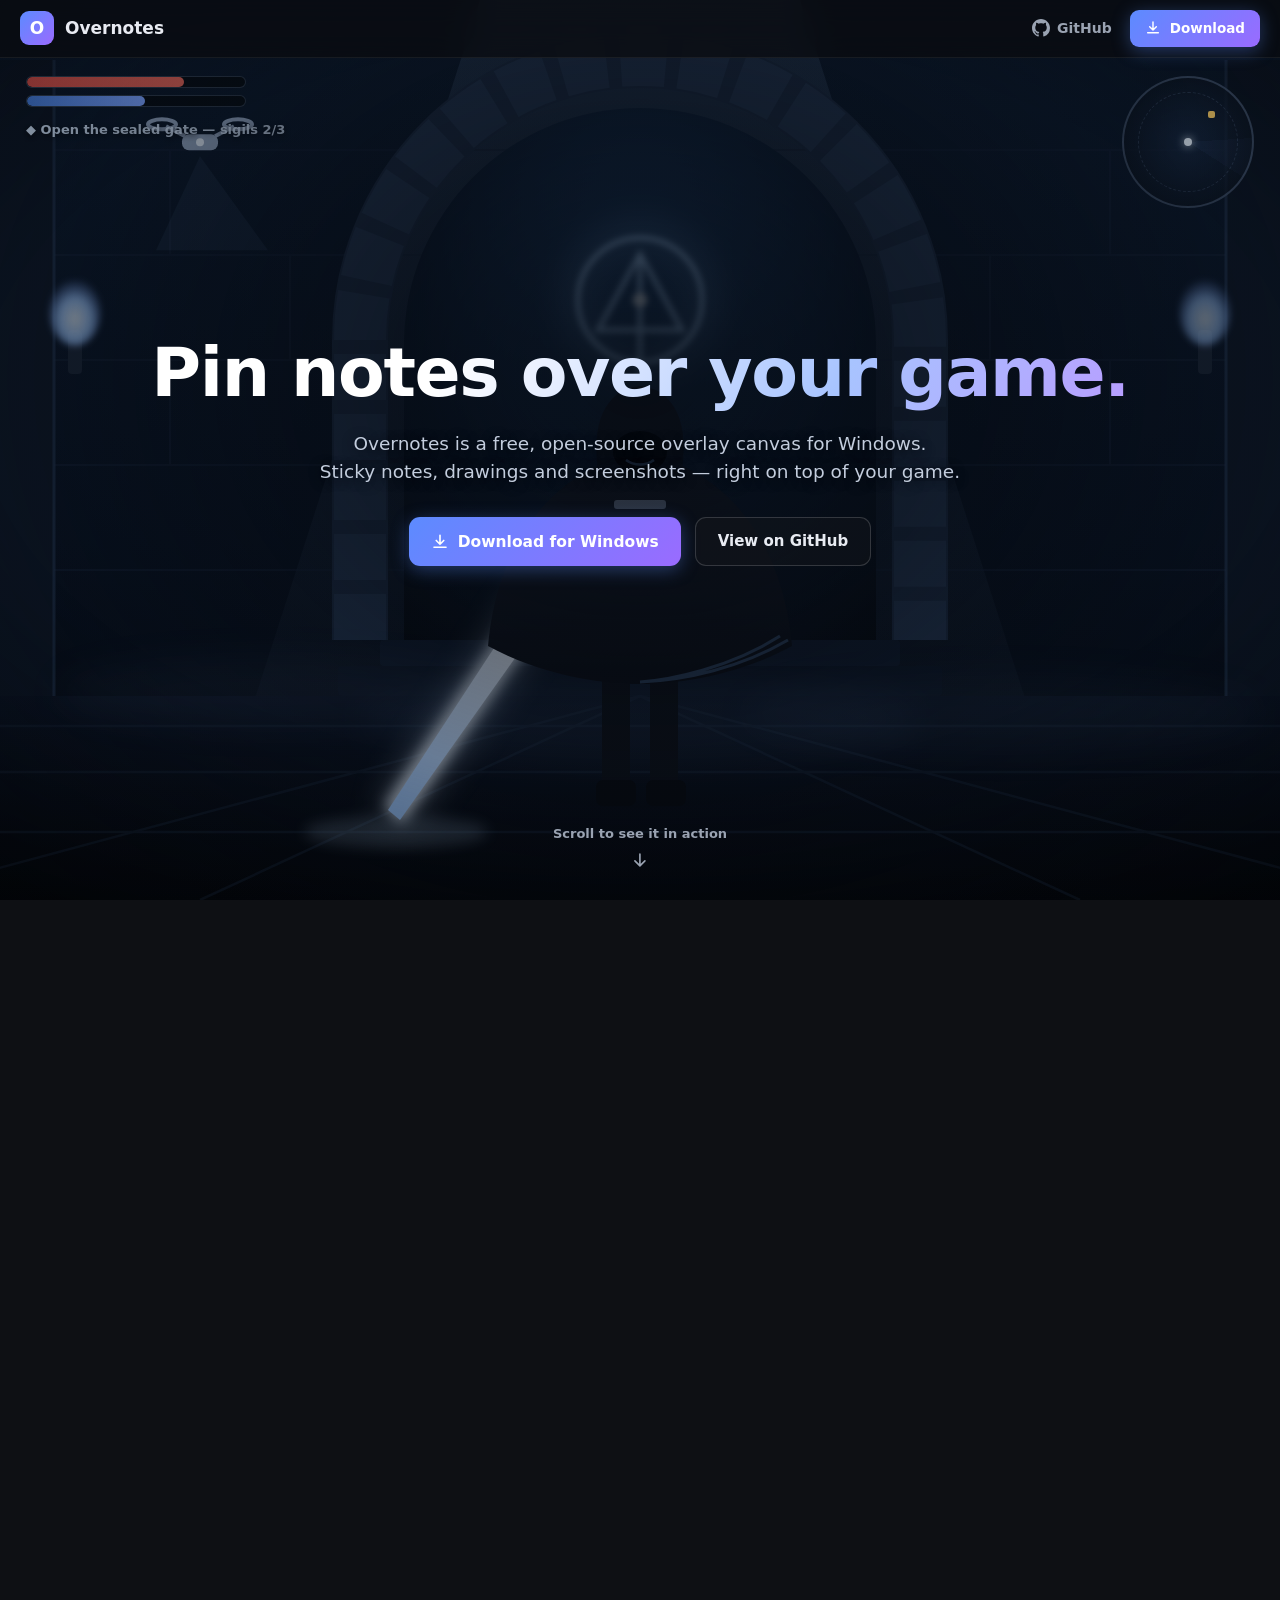
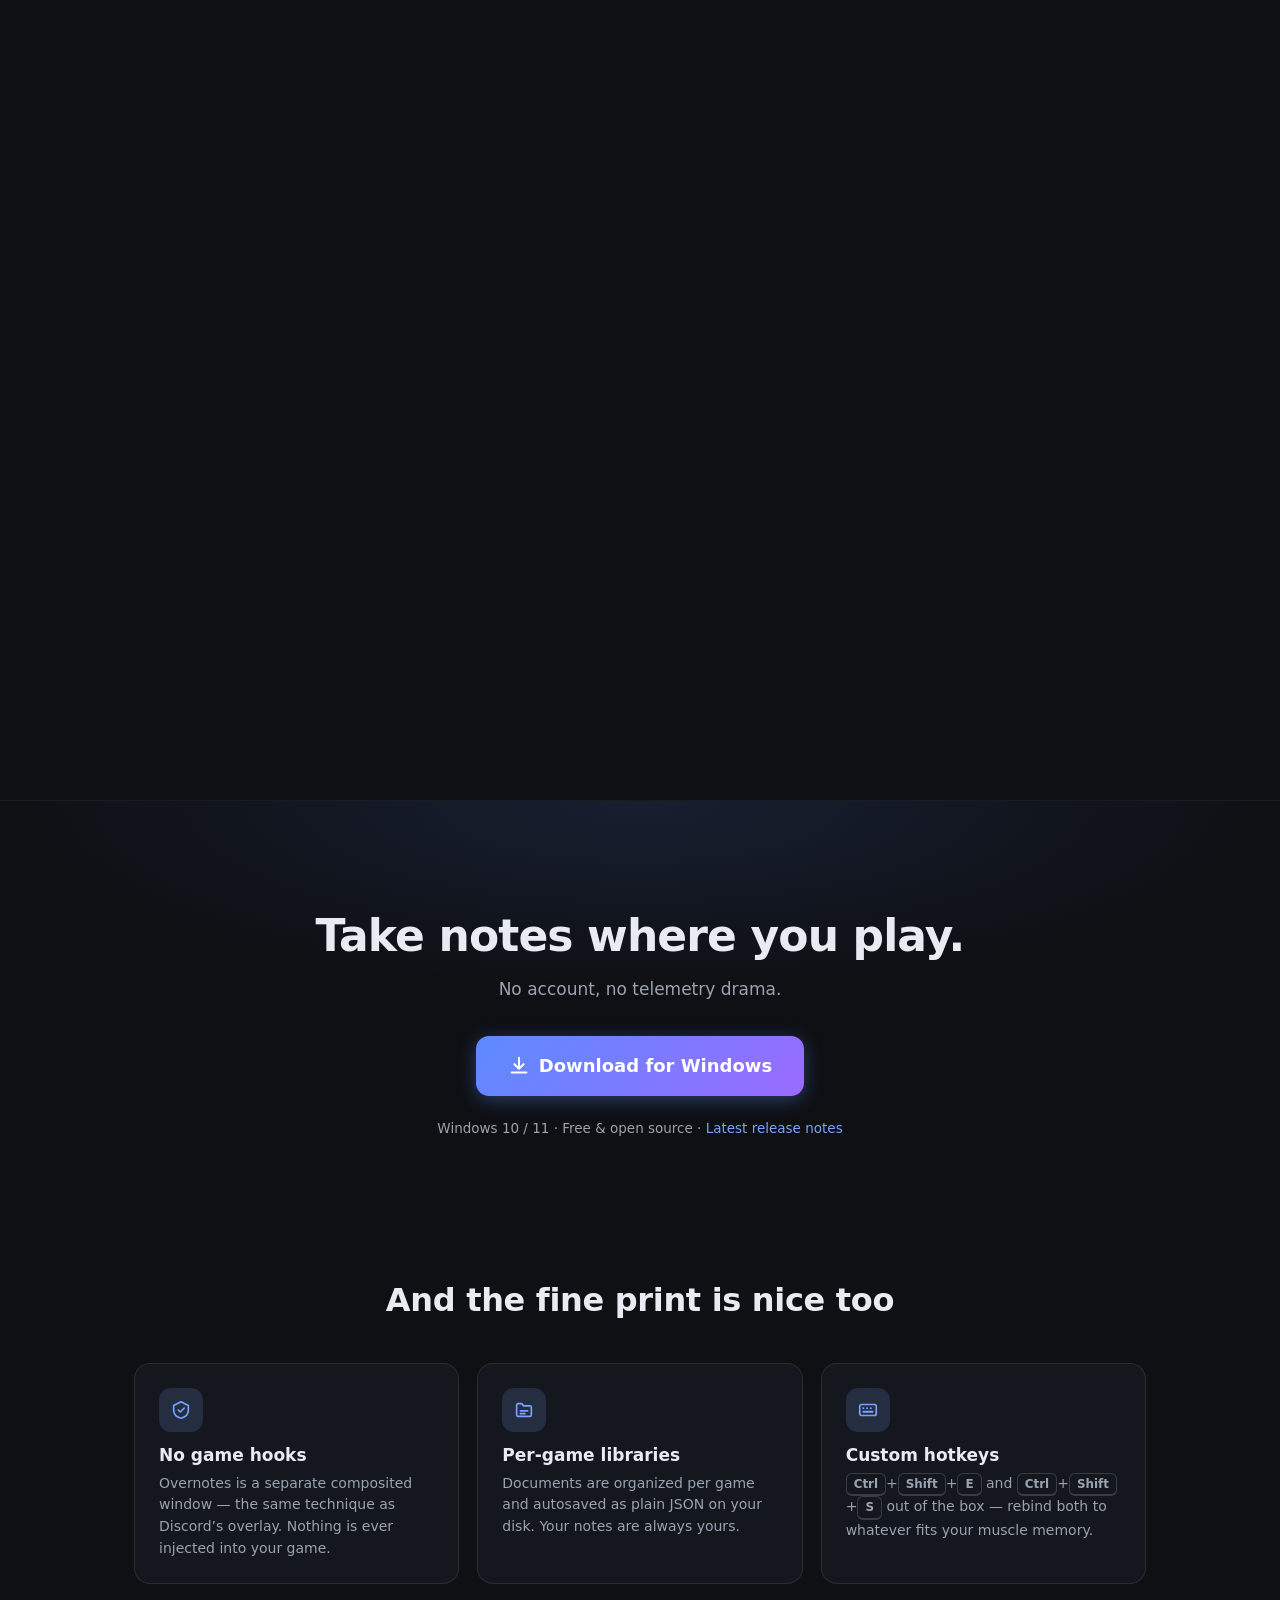
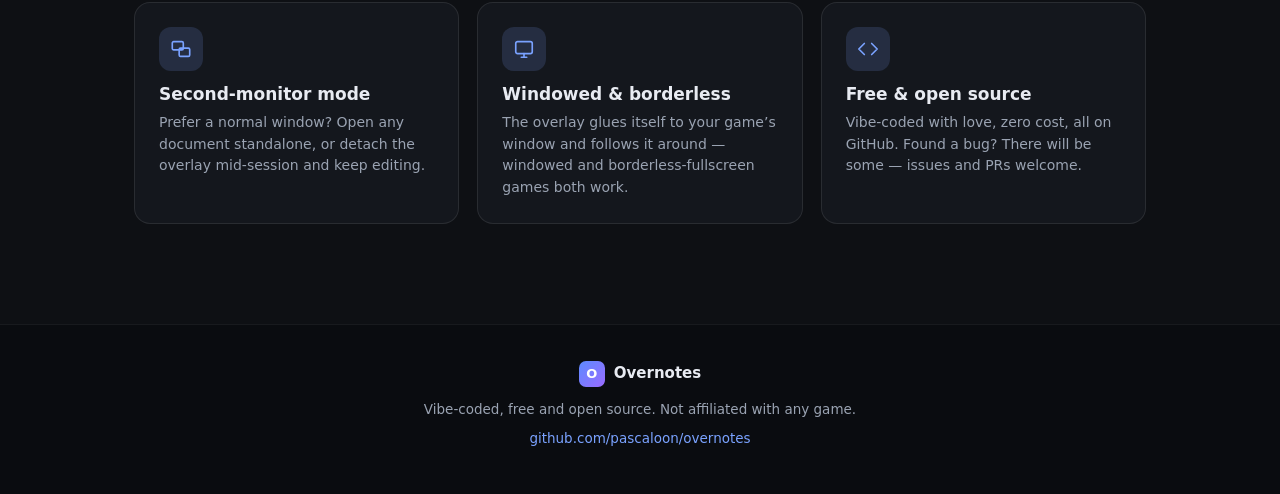
==== commit fdd68c76: "fix: keep playful download note" ====
--- a/index.html
+++ b/index.html
@@ -405,6 +405,7 @@
 <section class="download" id="download">
   <div class="wrap">
     <h2>Take notes where you play.</h2>
+    <p class="dl-sub">No account, no telemetry drama.</p>
     <a class="btn-download big" href="https://github.com/pascaloon/overnotes/releases/latest/download/Overnotes_0.1.0_x64-setup.exe">
       <svg viewBox="0 0 24 24" width="22" height="22" fill="none" stroke="currentColor" stroke-width="2.2" stroke-linecap="round" stroke-linejoin="round"><path d="M12 3v12m0 0 5-5m-5 5-5-5"/><path d="M4 19h16"/></svg>
       Download for Windows
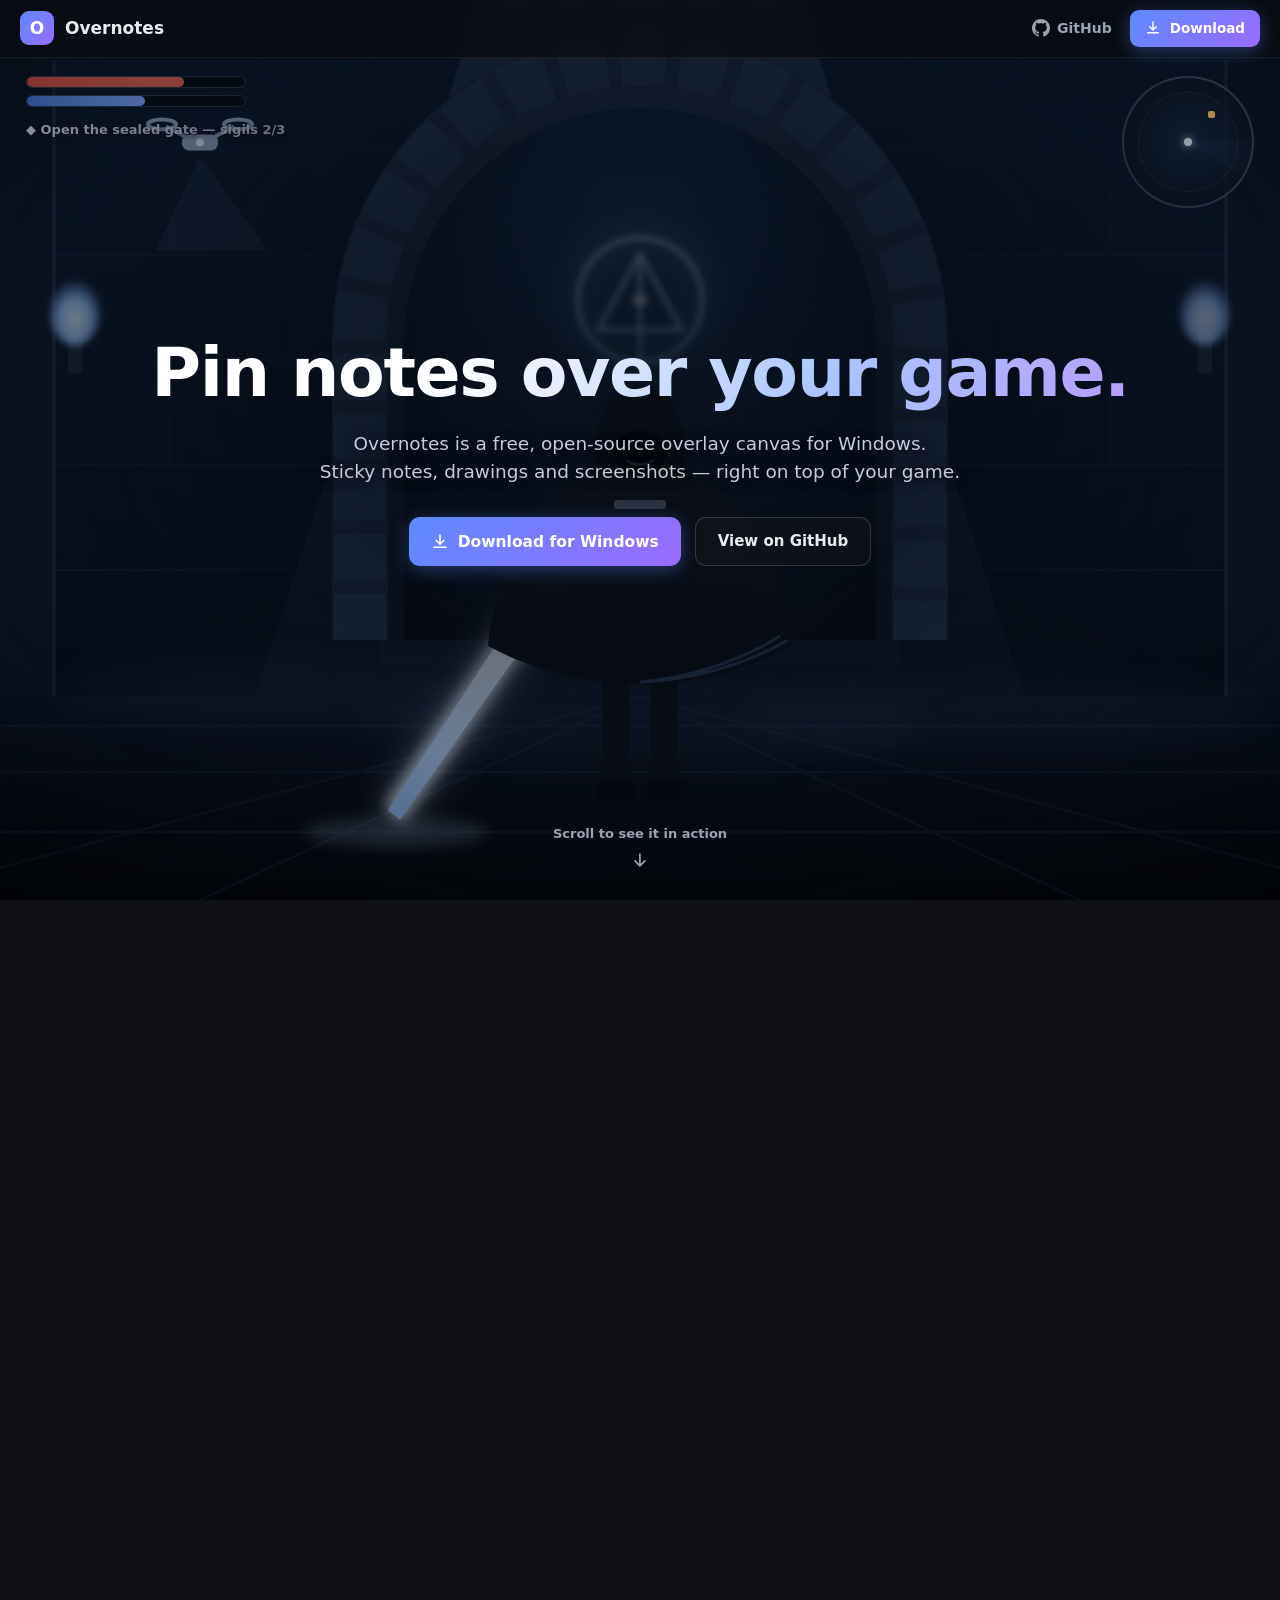
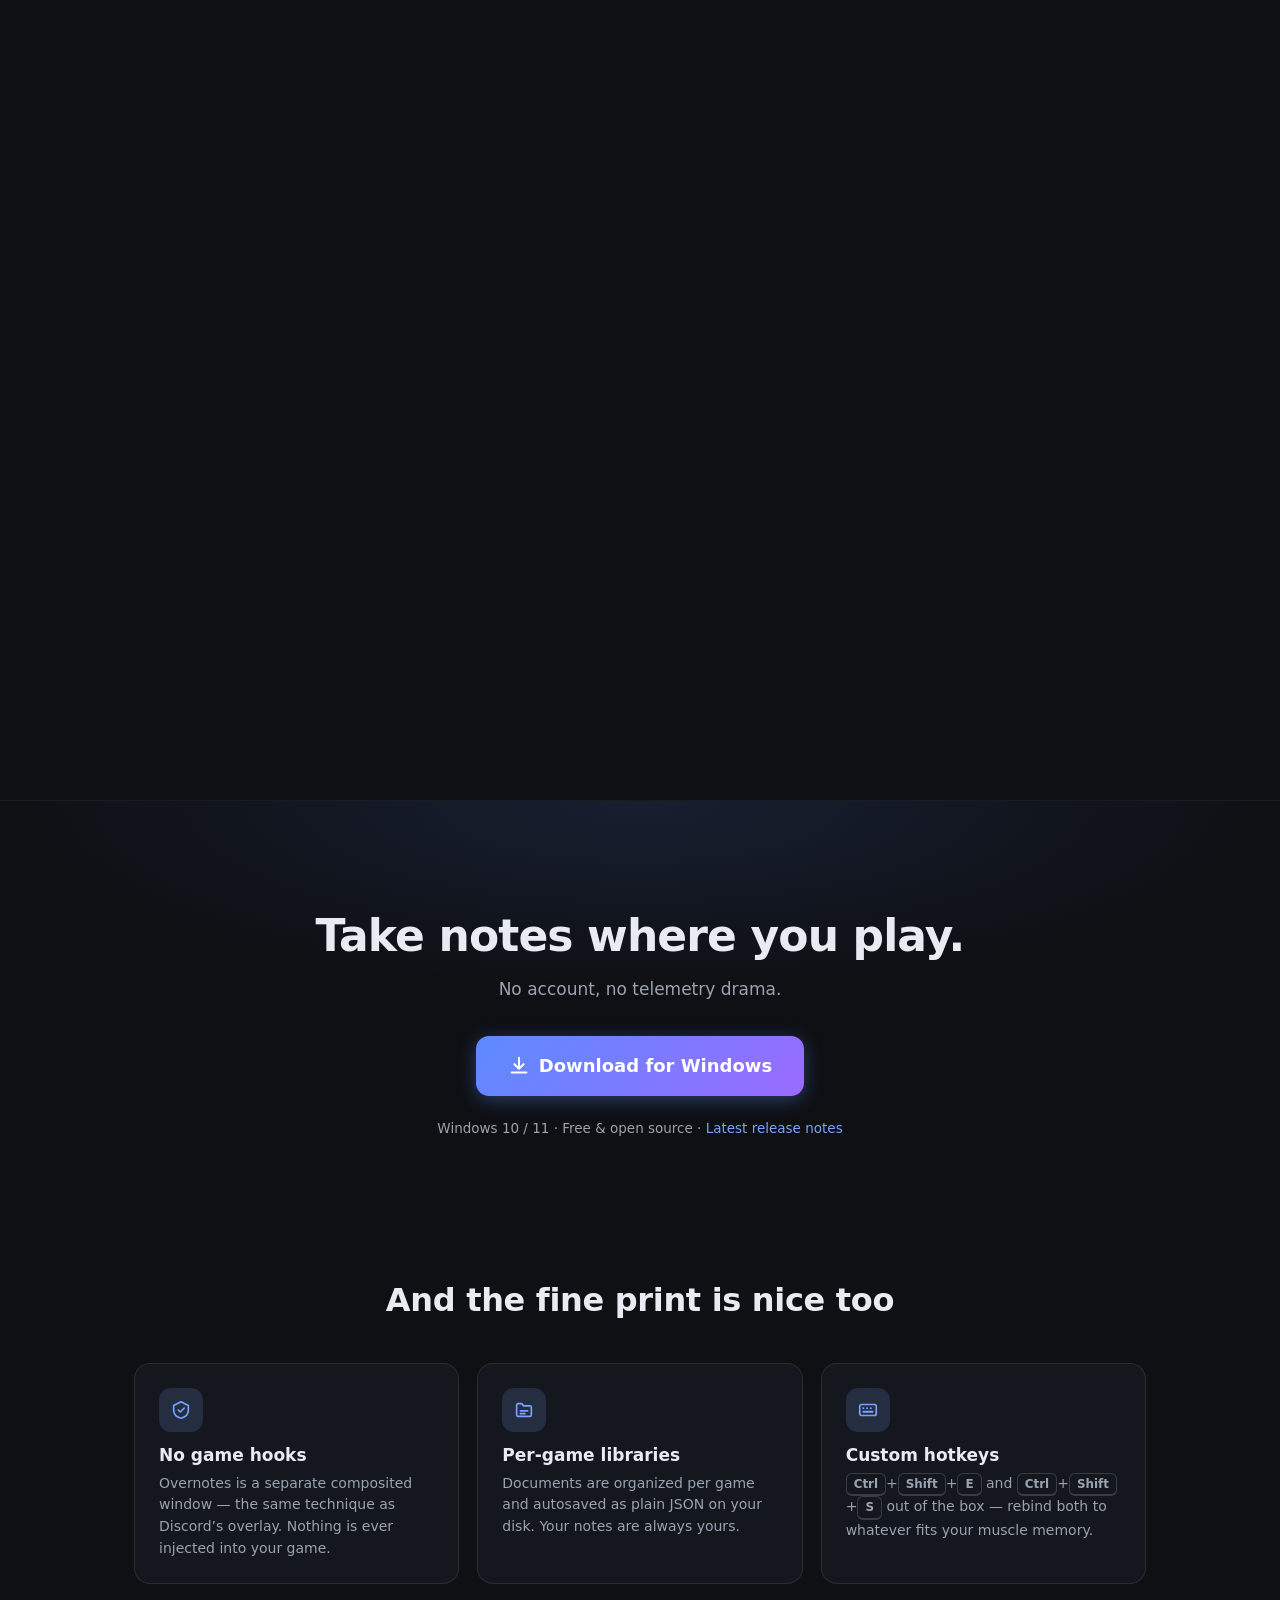
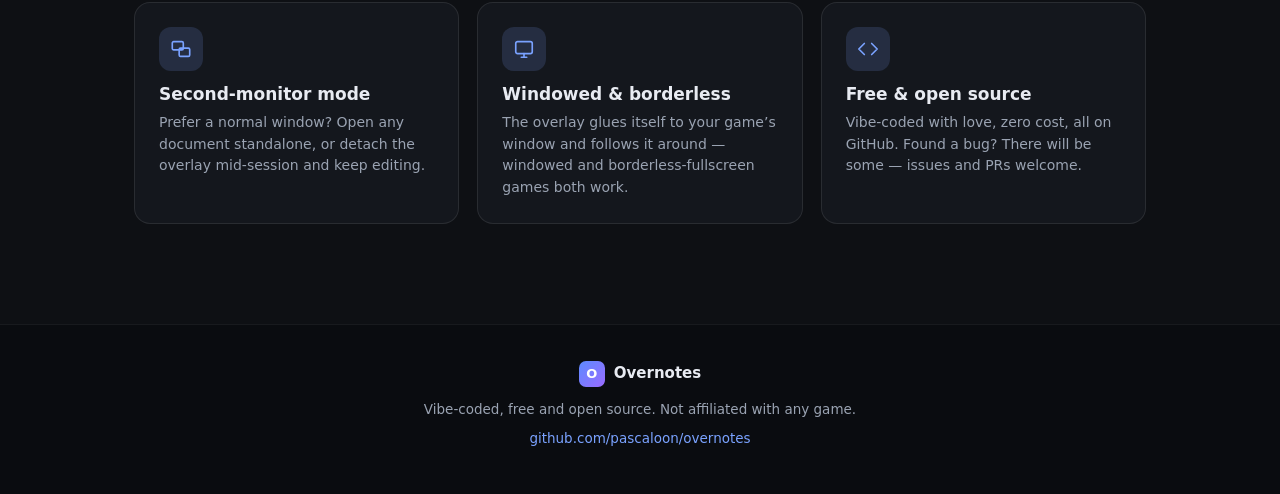
==== commit 19fe1739: "fix: always download the latest Windows release" ====
--- a/index.html
+++ b/index.html
@@ -20,7 +20,7 @@
       <svg viewBox="0 0 16 16" width="18" height="18" fill="currentColor" aria-hidden="true"><path d="M8 0C3.58 0 0 3.58 0 8c0 3.54 2.29 6.53 5.47 7.59.4.07.55-.17.55-.38 0-.19-.01-.82-.01-1.49-2.01.37-2.53-.49-2.69-.94-.09-.23-.48-.94-.82-1.13-.28-.15-.68-.52-.01-.53.63-.01 1.08.58 1.23.82.72 1.21 1.87.87 2.33.66.07-.52.28-.87.51-1.07-1.78-.2-3.64-.89-3.64-3.95 0-.87.31-1.59.82-2.15-.08-.2-.36-1.02.08-2.12 0 0 .67-.21 2.2.82.64-.18 1.32-.27 2-.27s1.36.09 2 .27c1.53-1.04 2.2-.82 2.2-.82.44 1.1.16 1.92.08 2.12.51.56.82 1.27.82 2.15 0 3.07-1.87 3.75-3.65 3.95.29.25.54.73.54 1.48 0 1.07-.01 1.93-.01 2.2 0 .21.15.46.55.38A8.01 8.01 0 0 0 16 8c0-4.42-3.58-8-8-8z"/></svg>
       <span>GitHub</span>
     </a>
-    <a class="btn-download small" href="https://github.com/pascaloon/overnotes/releases/latest/download/Overnotes_0.1.0_x64-setup.exe">
+    <a class="btn-download small" href="https://github.com/pascaloon/overnotes/releases/latest" data-latest-download>
       <svg viewBox="0 0 24 24" width="16" height="16" fill="none" stroke="currentColor" stroke-width="2.2" stroke-linecap="round" stroke-linejoin="round" aria-hidden="true"><path d="M12 3v12m0 0 5-5m-5 5-5-5"/><path d="M4 19h16"/></svg>
       <span>Download</span>
     </a>
@@ -348,7 +348,7 @@
       <h1>Pin notes over your game.</h1>
       <p>Overnotes is a free, open-source overlay canvas for Windows.<br>Sticky notes, drawings and screenshots — right on top of your game.</p>
       <div class="hero-actions">
-        <a class="btn-download" href="https://github.com/pascaloon/overnotes/releases/latest/download/Overnotes_0.1.0_x64-setup.exe">
+        <a class="btn-download" href="https://github.com/pascaloon/overnotes/releases/latest" data-latest-download>
           <svg viewBox="0 0 24 24" width="18" height="18" fill="none" stroke="currentColor" stroke-width="2.2" stroke-linecap="round" stroke-linejoin="round"><path d="M12 3v12m0 0 5-5m-5 5-5-5"/><path d="M4 19h16"/></svg>
           Download for Windows
         </a>
@@ -406,7 +406,7 @@
   <div class="wrap">
     <h2>Take notes where you play.</h2>
     <p class="dl-sub">No account, no telemetry drama.</p>
-    <a class="btn-download big" href="https://github.com/pascaloon/overnotes/releases/latest/download/Overnotes_0.1.0_x64-setup.exe">
+    <a class="btn-download big" href="https://github.com/pascaloon/overnotes/releases/latest" data-latest-download>
       <svg viewBox="0 0 24 24" width="22" height="22" fill="none" stroke="currentColor" stroke-width="2.2" stroke-linecap="round" stroke-linejoin="round"><path d="M12 3v12m0 0 5-5m-5 5-5-5"/><path d="M4 19h16"/></svg>
       Download for Windows
     </a>
@@ -464,5 +464,6 @@
 </footer>
 
 <script src="script.js"></script>
+<script type="module" src="latest-release.mjs"></script>
 </body>
 </html>
